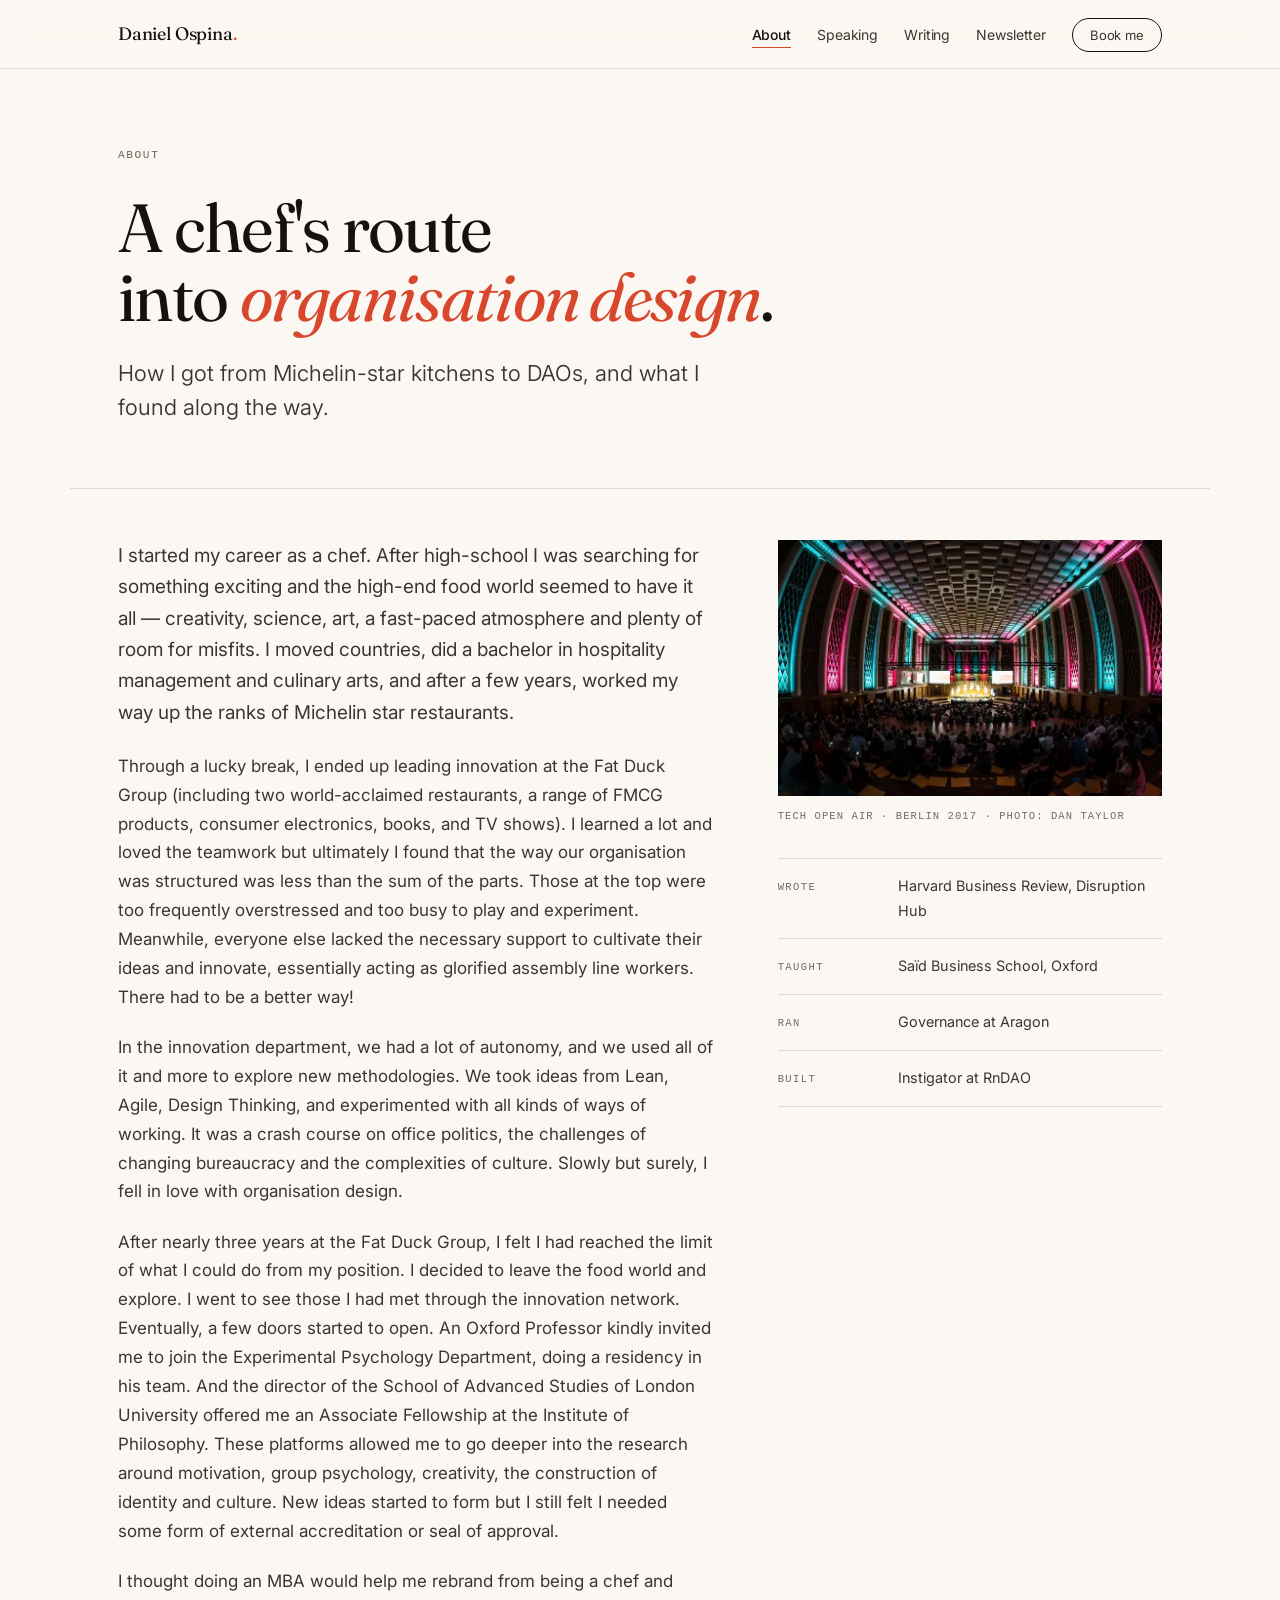
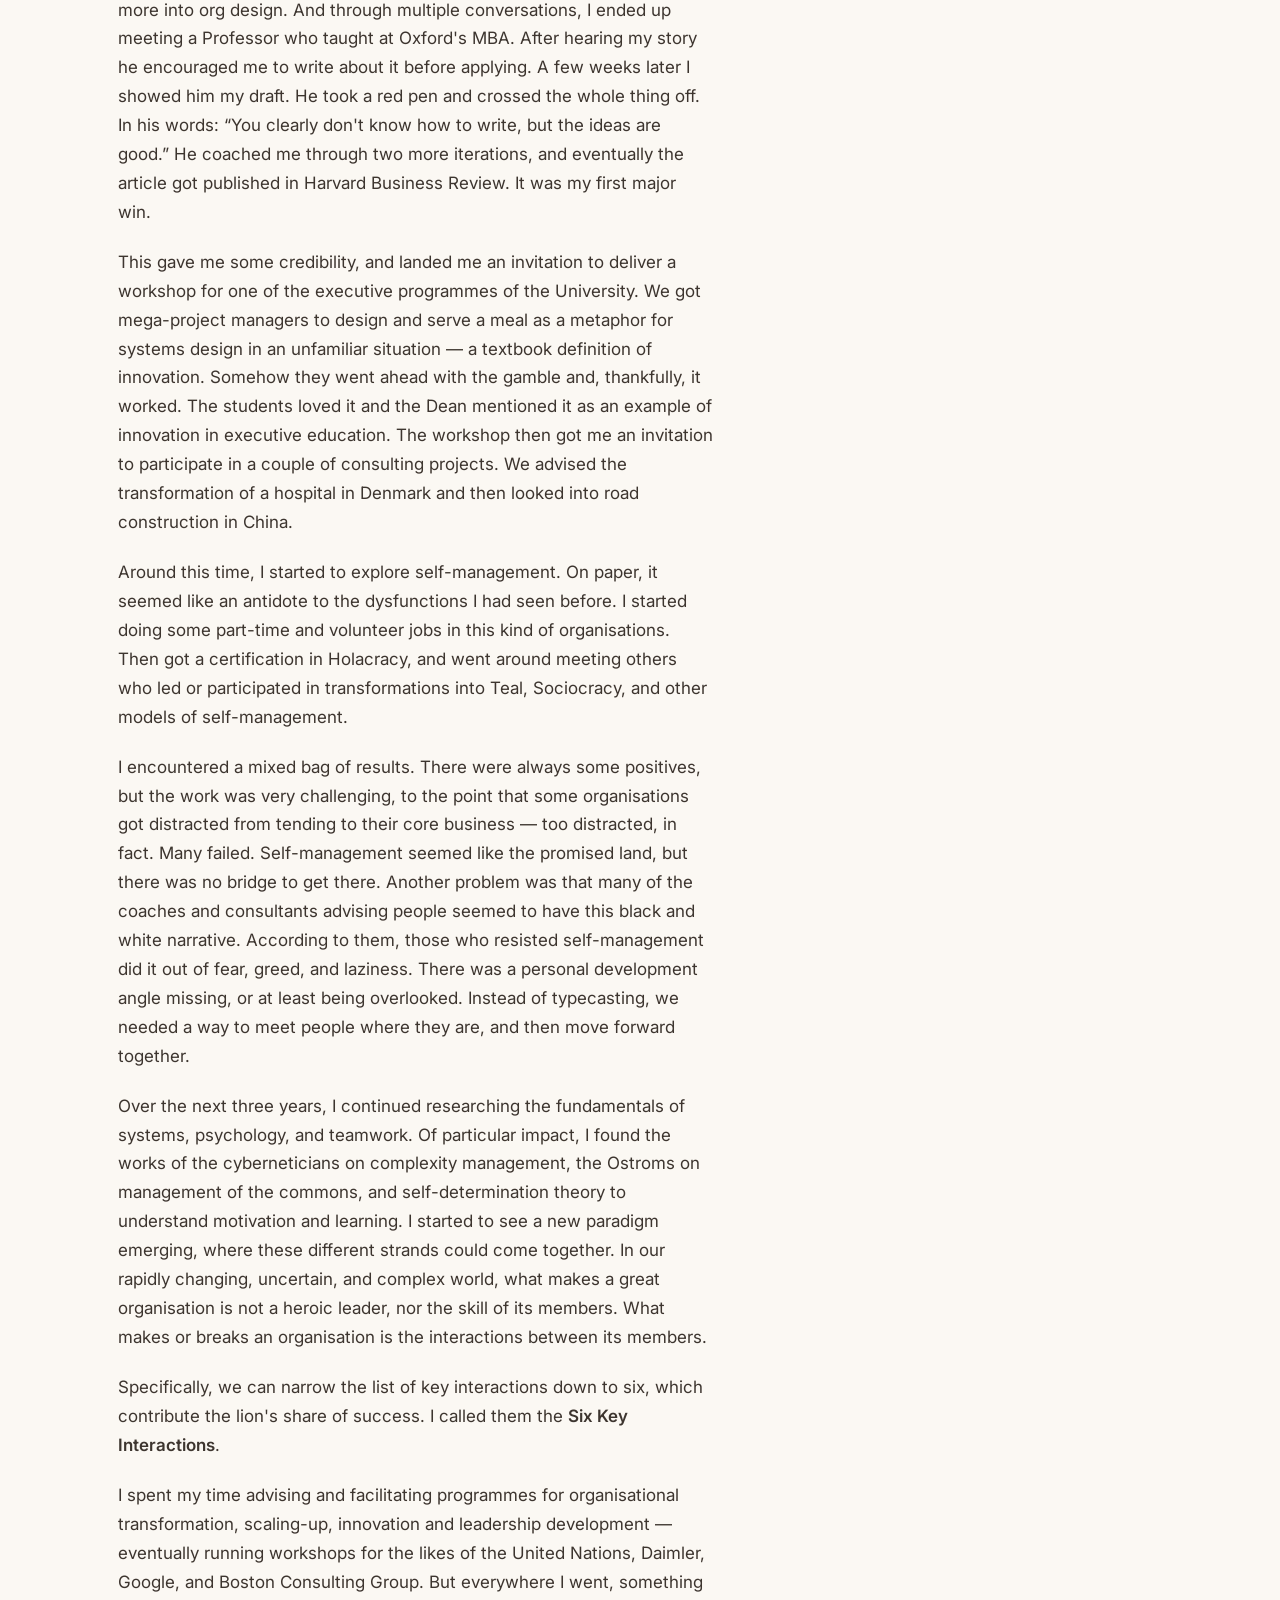
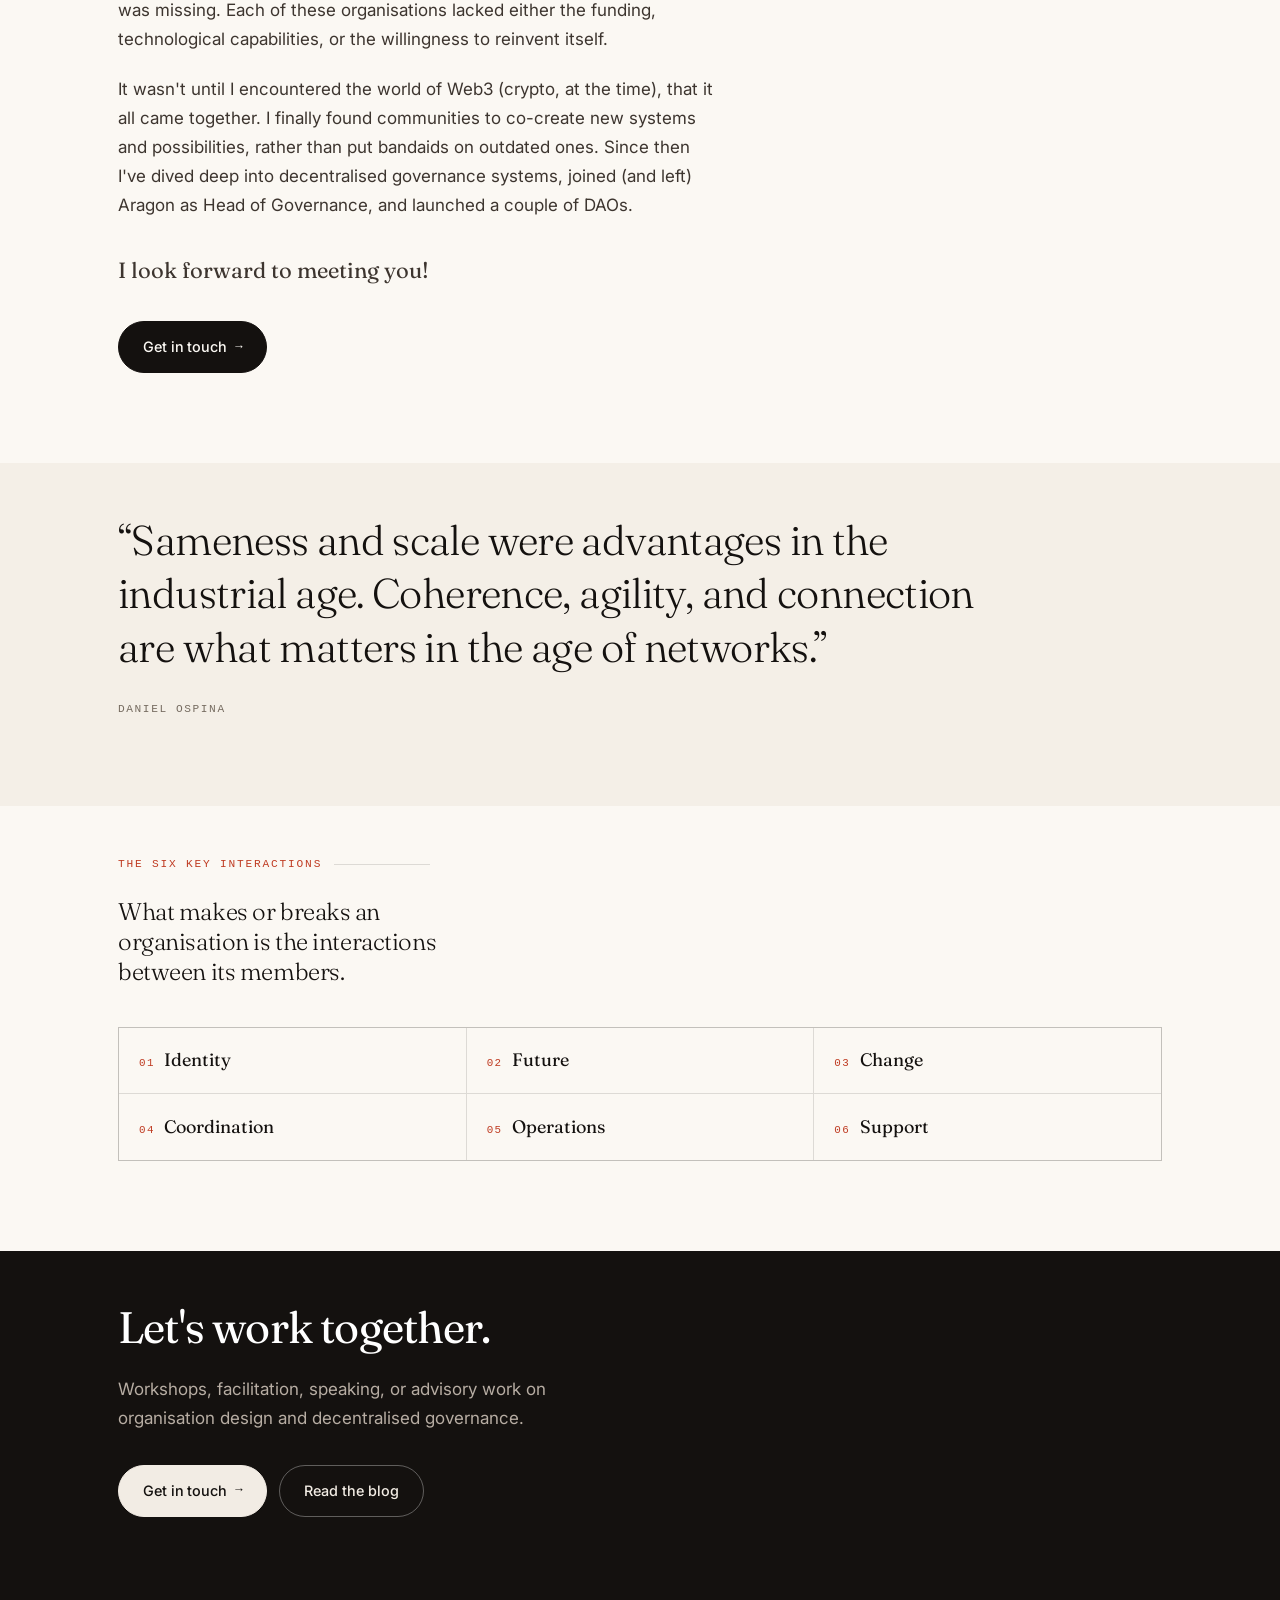
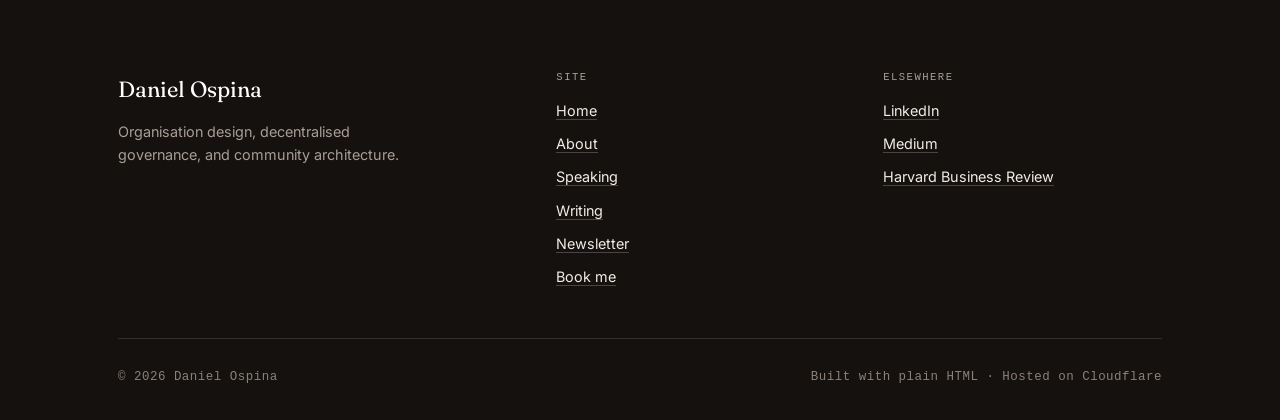
==== about/index.html @ 7e64143c "Build danielospina.info as a static site Rebuilt from the Squarespace export as plain HTML/CSS/JS wi" ====
<!DOCTYPE html>
<html lang="en">
<head>
<meta charset="utf-8">
<meta name="viewport" content="width=device-width, initial-scale=1">
<title>About — Daniel Ospina</title>
<meta name="description" content="From Michelin-star kitchens to organisation design: how Daniel Ospina came to work on decentralised governance and the Six Key Interactions.">
<link rel="canonical" href="https://danielospina.info/about/">
<meta property="og:site_name" content="Daniel Ospina">
<meta property="og:title" content="About — Daniel Ospina">
<meta property="og:description" content="From Michelin-star kitchens to organisation design: how Daniel Ospina came to work on decentralised governance and the Six Key Interactions.">
<meta property="og:url" content="https://danielospina.info/about/">
<meta property="og:type" content="website">
<meta property="og:image" content="https://danielospina.info/assets/img/og-image.jpg">
<meta property="og:image:width" content="1200">
<meta property="og:image:height" content="630">
<meta property="og:image:alt" content="The main hall at Tech Open Air, Berlin 2017, seen from the back of the audience">
<meta name="twitter:card" content="summary_large_image">
<meta name="twitter:title" content="About — Daniel Ospina">
<meta name="twitter:description" content="From Michelin-star kitchens to organisation design: how Daniel Ospina came to work on decentralised governance and the Six Key Interactions.">
<meta name="twitter:image" content="https://danielospina.info/assets/img/og-image.jpg">
<meta name="theme-color" content="#fbf8f3">
<link rel="icon" href="/assets/img/favicon.svg" type="image/svg+xml">
<link rel="apple-touch-icon" href="/assets/img/apple-touch-icon.png">
<link rel="preconnect" href="https://fonts.googleapis.com">
<link rel="preconnect" href="https://fonts.gstatic.com" crossorigin>
<link href="https://fonts.googleapis.com/css2?family=Fraunces:ital,opsz,wght@0,9..144,300..600;1,9..144,300..600&family=Inter:wght@300..600&display=swap" rel="stylesheet">
<link rel="stylesheet" href="/assets/css/site.css">
</head>
<body>
<a class="skip" href="#main">Skip to content</a>
<header class="nav" id="site-nav" data-open="false">
  <div class="wrap nav__inner">
    <a class="nav__brand" href="/">Daniel Ospina<span>.</span></a>
    <button class="nav__toggle" type="button" aria-expanded="false" aria-controls="nav-links" aria-label="Menu">
      <svg width="20" height="14" viewBox="0 0 20 14" fill="none" stroke="currentColor" stroke-width="1.5" aria-hidden="true">
        <path d="M0 1h20M0 7h20M0 13h20"/>
      </svg>
    </button>
    <nav aria-label="Primary">
      <ul class="nav__links" id="nav-links">
        <li><a href="/about/" aria-current="page">About</a></li><li><a href="/speaking/">Speaking</a></li><li><a href="/writing/">Writing</a></li><li><a href="/newsletter/">Newsletter</a></li>
        <li><a class="nav__cta" href="/book/">Book me</a></li>
      </ul>
    </nav>
  </div>
</header>
<main id="main">

<section class="hero wrap">
  <p class="hero__meta"><span>About</span></p>
  <h1 class="hero__name">A chef's route<br>into <em>organisation design</em>.</h1>
  <p class="hero__lede">How I got from Michelin-star kitchens to DAOs, and what I found along the way.</p>
</section>

<section class="section wrap rule-top">
  <div class="intro">
    <div class="prose">
      <p>I started my career as a chef. After high-school I was searching for something exciting and the high-end food world seemed to have it all &mdash; creativity, science, art, a fast-paced atmosphere and plenty of room for misfits. I moved countries, did a bachelor in hospitality management and culinary arts, and after a few years, worked my way up the ranks of Michelin star restaurants.</p>
      <p>Through a lucky break, I ended up leading innovation at the Fat Duck Group (including two world-acclaimed restaurants, a range of FMCG products, consumer electronics, books, and TV shows). I learned a lot and loved the teamwork but ultimately I found that the way our organisation was structured was less than the sum of the parts. Those at the top were too frequently overstressed and too busy to play and experiment. Meanwhile, everyone else lacked the necessary support to cultivate their ideas and innovate, essentially acting as glorified assembly line workers. There had to be a better way!</p>
      <p>In the innovation department, we had a lot of autonomy, and we used all of it and more to explore new methodologies. We took ideas from Lean, Agile, Design Thinking, and experimented with all kinds of ways of working. It was a crash course on office politics, the challenges of changing bureaucracy and the complexities of culture. Slowly but surely, I fell in love with organisation design.</p>
      <p>After nearly three years at the Fat Duck Group, I felt I had reached the limit of what I could do from my position. I decided to leave the food world and explore. I went to see those I had met through the innovation network. Eventually, a few doors started to open. An Oxford Professor kindly invited me to join the Experimental Psychology Department, doing a residency in his team. And the director of the School of Advanced Studies of London University offered me an Associate Fellowship at the Institute of Philosophy. These platforms allowed me to go deeper into the research around motivation, group psychology, creativity, the construction of identity and culture. New ideas started to form but I still felt I needed some form of external accreditation or seal of approval.</p>
      <p>I thought doing an MBA would help me rebrand from being a chef and more into org design. And through multiple conversations, I ended up meeting a Professor who taught at Oxford's MBA. After hearing my story he encouraged me to write about it before applying. A few weeks later I showed him my draft. He took a red pen and crossed the whole thing off. In his words: &ldquo;You clearly don't know how to write, but the ideas are good.&rdquo; He coached me through two more iterations, and eventually the article got published in Harvard Business Review. It was my first major win.</p>
      <p>This gave me some credibility, and landed me an invitation to deliver a workshop for one of the executive programmes of the University. We got mega-project managers to design and serve a meal as a metaphor for systems design in an unfamiliar situation &mdash; a textbook definition of innovation. Somehow they went ahead with the gamble and, thankfully, it worked. The students loved it and the Dean mentioned it as an example of innovation in executive education. The workshop then got me an invitation to participate in a couple of consulting projects. We advised the transformation of a hospital in Denmark and then looked into road construction in China.</p>
      <p>Around this time, I started to explore self-management. On paper, it seemed like an antidote to the dysfunctions I had seen before. I started doing some part-time and volunteer jobs in this kind of organisations. Then got a certification in Holacracy, and went around meeting others who led or participated in transformations into Teal, Sociocracy, and other models of self-management.</p>
      <p>I encountered a mixed bag of results. There were always some positives, but the work was very challenging, to the point that some organisations got distracted from tending to their core business &mdash; too distracted, in fact. Many failed. Self-management seemed like the promised land, but there was no bridge to get there. Another problem was that many of the coaches and consultants advising people seemed to have this black and white narrative. According to them, those who resisted self-management did it out of fear, greed, and laziness. There was a personal development angle missing, or at least being overlooked. Instead of typecasting, we needed a way to meet people where they are, and then move forward together.</p>
      <p>Over the next three years, I continued researching the fundamentals of systems, psychology, and teamwork. Of particular impact, I found the works of the cyberneticians on complexity management, the Ostroms on management of the commons, and self-determination theory to understand motivation and learning. I started to see a new paradigm emerging, where these different strands could come together. In our rapidly changing, uncertain, and complex world, what makes a great organisation is not a heroic leader, nor the skill of its members. What makes or breaks an organisation is the interactions between its members.</p>
      <p>Specifically, we can narrow the list of key interactions down to six, which contribute the lion's share of success. I called them the <strong>Six Key Interactions</strong>.</p>
      <p>I spent my time advising and facilitating programmes for organisational transformation, scaling-up, innovation and leadership development &mdash; eventually running workshops for the likes of the United Nations, Daimler, Google, and Boston Consulting Group. But everywhere I went, something was missing. Each of these organisations lacked either the funding, technological capabilities, or the willingness to reinvent itself.</p>
      <p>It wasn't until I encountered the world of Web3 (crypto, at the time), that it all came together. I finally found communities to co-create new systems and possibilities, rather than put bandaids on outdated ones. Since then I've dived deep into decentralised governance systems, joined (and left) Aragon as Head of Governance, and launched a couple of DAOs.</p>
      <p class="closing">I look forward to meeting you!</p>
      <div class="btn-row"><a class="btn" href="/book/">Get in touch <span class="arrow" aria-hidden="true">&rarr;</span></a></div>
    </div>
    <aside>
      <figure class="photo-figure">
        <div class="photo">
          <img src="/assets/img/tech-open-air-2017-day-one-image-copyright-dan-taylor-dan-da-5766cd.webp"
               alt="The main hall at Tech Open Air, Berlin 2017, seen from the back of the audience"
               width="785" height="523" loading="lazy" decoding="async">
        </div>
        <figcaption>Tech Open Air &middot; Berlin 2017 &middot; Photo: Dan Taylor</figcaption>
      </figure>
      <div class="facts" style="margin-top:2rem">
        <div class="facts__row"><div class="facts__k">Wrote</div><div class="facts__v">Harvard Business Review, Disruption Hub</div></div>
        <div class="facts__row"><div class="facts__k">Taught</div><div class="facts__v">Sa&iuml;d Business School, Oxford</div></div>
        <div class="facts__row"><div class="facts__k">Ran</div><div class="facts__v">Governance at Aragon</div></div>
        <div class="facts__row"><div class="facts__k">Built</div><div class="facts__v">Instigator at RnDAO</div></div>
      </div>
    </aside>
  </div>
</section>

<section class="section section--sunk">
  <div class="wrap">
    <blockquote class="statement">&ldquo;Sameness and scale were advantages in the industrial age. Coherence, agility, and connection are what matters in the age of networks.&rdquo;<span class="statement__source">Daniel Ospina</span></blockquote>
  </div>
</section>

<section class="section wrap">
  <h2 class="eyebrow">The Six Key Interactions</h2>
  <h3 class="about-sub">What makes or breaks an organisation is the interactions between its members.</h3>
  <ul class="six">
<li><span class="card__num">01</span> Identity</li>
<li><span class="card__num">02</span> Future</li>
<li><span class="card__num">03</span> Change</li>
<li><span class="card__num">04</span> Coordination</li>
<li><span class="card__num">05</span> Operations</li>
<li><span class="card__num">06</span> Support</li>
  </ul>
</section>

<section class="section section--ink">
  <div class="wrap">
    <h2>Let's work together.</h2>
    <p class="muted-inverse">Workshops, facilitation, speaking, or advisory work on organisation
    design and decentralised governance.</p>
    <div class="btn-row"><a class="btn" href="/book/">Get in touch <span class="arrow" aria-hidden="true">&rarr;</span></a>
    <a class="btn btn--ghost" href="/writing/">Read the blog</a></div>
  </div>
</section>

</main>
<footer class="footer">
  <div class="wrap">
    <div class="footer__grid">
      <div>
        <p class="footer__brand">Daniel Ospina</p>
        <p class="footer__tag">Organisation design, decentralised governance, and community architecture.</p>
      </div>
      <div>
        <h2 class="footer__h">Site</h2>
        <ul>
          <li><a href="/">Home</a></li>
          <li><a href="/about/">About</a></li><li><a href="/speaking/">Speaking</a></li><li><a href="/writing/">Writing</a></li><li><a href="/newsletter/">Newsletter</a></li>
          <li><a href="/book/">Book me</a></li>
        </ul>
      </div>
      <div>
        <h2 class="footer__h">Elsewhere</h2>
        <ul><li><a href="https://www.linkedin.com/in/daniel-ospina-77976985" rel="noopener">LinkedIn</a></li><li><a href="https://medium.com/@conductal" rel="noopener">Medium</a></li><li><a href="https://hbr.org/2018/01/how-the-best-restaurants-in-the-world-balance-innovation-and-consistency" rel="noopener">Harvard Business Review</a></li></ul>
      </div>
    </div>
    <div class="footer__base">
      <span>&copy; <span data-year>2026</span> Daniel Ospina</span>
      <span>Built with plain HTML &middot; Hosted on Cloudflare</span>
    </div>
  </div>
</footer>
<script src="/assets/js/site.js" defer></script>
</body>
</html>
---- assets/css/site.css ----
/* ==========================================================================
   danielospina.info — design system
   Warm paper, deep ink, coral + teal accents. Editorial serif display,
   quiet grotesque body. No build step, no framework.
   ========================================================================== */

:root {
  --paper:        #fbf8f3;
  --paper-sunk:   #f4efe7;
  --ink:          #14110f;
  --ink-soft:     #3d352f;
  --ink-muted:    #6f6459;
  --ink-faint:    #756b60;
  --rule:         rgba(20, 17, 15, 0.13);
  --rule-strong:  rgba(20, 17, 15, 0.28);
  --coral:        #d8462c;   /* display / large text only (4.1:1) */
  --coral-ink:    #bf3b22;   /* small text: 5.1:1 on paper, 4.8:1 on sunk */
  --coral-tint:   #fbeae5;
  --teal:         #157a71;   /* small text: 4.9:1 on paper */
  --teal-tint:    #e4f2f0;
  --ink-muted-inverse: #b7ada3;

  --display: "Fraunces", "Iowan Old Style", "Palatino Linotype", Palatino,
             Georgia, serif;
  --body:    "Inter", -apple-system, BlinkMacSystemFont, "Segoe UI", Roboto,
             Helvetica, Arial, sans-serif;
  --mono:    ui-monospace, "SF Mono", "JetBrains Mono", Menlo, Consolas, monospace;

  --measure: 68ch;
  --gutter:  clamp(1.25rem, 4vw, 3rem);
  --max:     1140px;
  --radius:  2px;

  --ease: cubic-bezier(0.22, 0.61, 0.36, 1);
}

/* --------------------------------------------------------------- reset ---- */
*, *::before, *::after { box-sizing: border-box; }

html {
  -webkit-text-size-adjust: 100%;
  scroll-behavior: smooth;
  scroll-padding-top: 6rem;
}
@media (prefers-reduced-motion: reduce) {
  html { scroll-behavior: auto; }
  *, *::before, *::after { animation-duration: .001ms !important; transition-duration: .001ms !important; }
}

body {
  margin: 0;
  background: var(--paper);
  color: var(--ink);
  font-family: var(--body);
  font-size: clamp(1rem, 0.96rem + 0.2vw, 1.0625rem);
  line-height: 1.7;
  font-weight: 400;
  -webkit-font-smoothing: antialiased;
  -moz-osx-font-smoothing: grayscale;
  text-rendering: optimizeLegibility;
}

img, svg, video { max-width: 100%; height: auto; display: block; }

h1, h2, h3, h4 {
  font-family: var(--display);
  font-weight: 400;
  font-optical-sizing: auto;
  letter-spacing: -0.018em;
  text-wrap: balance;
  margin: 0 0 .5em;
  line-height: 1.12;
}
h1 { font-size: clamp(2.4rem, 1.6rem + 3.6vw, 4.4rem); }
h2 { font-size: clamp(1.75rem, 1.3rem + 1.9vw, 2.75rem); line-height: 1.16; }
h3 { font-size: clamp(1.2rem, 1.05rem + 0.6vw, 1.5rem); line-height: 1.25; }
h4 { font-size: 1.0625rem; font-family: var(--body); font-weight: 600;
     letter-spacing: 0; line-height: 1.4; }

p { margin: 0 0 1.25em; }
p:last-child { margin-bottom: 0; }

a { color: inherit; text-decoration-thickness: 1px; text-underline-offset: .22em;
    text-decoration-color: var(--rule-strong); transition: color .18s var(--ease); }
a:hover { color: var(--coral); }

strong { font-weight: 600; }
em { font-style: italic; }

hr { border: 0; height: 1px; background: var(--rule); margin: 3.5rem 0; }

::selection { background: var(--coral); color: var(--paper); }

:focus-visible {
  outline: 2px solid var(--coral);
  outline-offset: 3px;
  border-radius: var(--radius);
}

/* ------------------------------------------------------------- layout ---- */
.wrap {
  width: 100%;
  max-width: var(--max);
  margin-inline: auto;
  padding-inline: var(--gutter);
}
.wrap--narrow { max-width: 780px; }

.section { padding-block: clamp(3.5rem, 7vw, 7rem); }
.section--tight { padding-block: clamp(2.5rem, 4vw, 4rem); }
.section + .section,
.hero + .section,
.post-head + .article { padding-top: clamp(2rem, 4vw, 3.25rem); }
.section--sunk { background: var(--paper-sunk); }
.section--ink { background: var(--ink); color: #f2ece4; }
.section--ink a { color: #f2ece4; }
.section--ink h2 { color: #fff; }

.rule-top { border-top: 1px solid var(--rule); }

/* ----------------------------------------------------------- eyebrow ----- */
.list__item + .list__item { border-top: 0; }

.eyebrow {
  font-family: var(--mono);
  font-size: .7rem;
  font-weight: 500;
  letter-spacing: .16em;
  text-transform: uppercase;
  color: var(--coral-ink);
  display: flex;
  align-items: center;
  gap: .75rem;
  margin: 0 0 1.5rem;
  line-height: 1.4;
}
.eyebrow::after {
  content: "";
  flex: 1;
  height: 1px;
  background: var(--rule);
  max-width: 6rem;
}
.section--ink .eyebrow { color: #e8a08f; }
.section--ink .eyebrow::after { background: rgba(255,255,255,.18); }
.eyebrow--plain::after { display: none; }

/* --------------------------------------------------------------- nav ----- */
.nav {
  position: sticky;
  top: 0;
  z-index: 50;
  background: var(--paper);
  background: color-mix(in srgb, var(--paper) 88%, transparent);
  backdrop-filter: saturate(180%) blur(14px);
  -webkit-backdrop-filter: saturate(180%) blur(14px);
  border-bottom: 1px solid var(--rule);
}
.nav__inner {
  display: flex;
  align-items: center;
  justify-content: space-between;
  gap: 1.5rem;
  min-height: 4.25rem;
}
.nav__brand {
  font-family: var(--display);
  font-size: 1.125rem;
  letter-spacing: -0.01em;
  text-decoration: none;
  white-space: nowrap;
}
.nav__brand span { color: var(--coral); }
.nav__links {
  display: flex;
  align-items: center;
  gap: clamp(.85rem, 2vw, 1.9rem);
  list-style: none;
  margin: 0;
  padding: 0;
}
.nav__links a {
  font-size: .875rem;
  text-decoration: none;
  color: var(--ink-soft);
  letter-spacing: -0.005em;
  position: relative;
  padding-block: .35rem;
}
.nav__links a::after {
  content: "";
  position: absolute;
  left: 0; right: 0; bottom: 0;
  height: 1px;
  background: var(--coral);
  transform: scaleX(0);
  transform-origin: left;
  transition: transform .25s var(--ease);
}
.nav__links a:hover { color: var(--ink); }
.nav__links a:hover::after,
.nav__links a[aria-current="page"]::after { transform: scaleX(1); }
.nav__links a[aria-current="page"] { color: var(--ink); font-weight: 500; }

.nav__cta {
  border: 1px solid var(--ink);
  padding: .5rem 1.05rem !important;
  border-radius: 999px;
  font-size: .8125rem !important;
  transition: background .2s var(--ease), color .2s var(--ease), border-color .2s var(--ease);
}
.nav__cta::after { display: none; }
.nav__cta:hover { background: var(--ink); color: var(--paper) !important; }

.nav__toggle {
  display: none;
  background: none;
  border: 1px solid var(--rule);
  border-radius: var(--radius);
  padding: .45rem .6rem;
  cursor: pointer;
  color: var(--ink);
  font: inherit;
  line-height: 0;
}

@media (max-width: 800px) {
  .nav__toggle { display: inline-flex; }
  .nav__links {
    display: none;
    position: absolute;
    top: 100%; left: 0; right: 0;
    flex-direction: column;
    align-items: stretch;
    gap: 0;
    background: var(--paper);
    border-bottom: 1px solid var(--rule);
    padding: .5rem var(--gutter) 1.25rem;
  }
  .nav__links a { padding-block: .8rem; font-size: 1rem; border-bottom: 1px solid var(--rule); }
  .nav__links a::after { display: none; }
  .nav__links li:last-child a { border-bottom: 0; margin-top: .75rem; text-align: center; }
  .nav[data-open="true"] .nav__links { display: flex; }
}

/* --------------------------------------------------------------- hero ---- */
.hero { padding-block: clamp(3rem, 6vw, 6rem) clamp(2.5rem, 5vw, 5rem); }
.hero__meta {
  display: flex;
  flex-wrap: wrap;
  gap: .5rem 1rem;
  align-items: baseline;
  font-family: var(--mono);
  font-size: .7rem;
  letter-spacing: .14em;
  text-transform: uppercase;
  color: var(--ink-muted);
  margin-bottom: 1.75rem;
}
.hero__meta .dot { color: var(--coral); }
@media (max-width: 620px) {
  .hero__meta { gap: .3rem 1rem; display: grid; }
  .hero__meta .dot { display: none; }
}
.hero__name {
  font-size: clamp(2.6rem, 1.7rem + 3.4vw, 4.25rem);
  line-height: 1.02;
  letter-spacing: -0.025em;
  margin-bottom: 1.5rem;
}
.hero__name em {
  font-style: italic;
  color: var(--coral);
}
.hero__lede {
  font-size: clamp(1.125rem, 1rem + 0.55vw, 1.375rem);
  line-height: 1.55;
  color: var(--ink-soft);
  max-width: 46ch;
  font-weight: 350;
}

.statement {
  font-family: var(--display);
  font-size: clamp(1.55rem, 1.1rem + 2.1vw, 2.6rem);
  line-height: 1.28;
  letter-spacing: -0.015em;
  text-wrap: balance;
  margin: 0;
  font-weight: 300;
}
.statement em { color: var(--coral); font-style: italic; }
.statement__source {
  display: block;
  margin-top: 1.75rem;
  font-family: var(--mono);
  font-size: .7rem;
  letter-spacing: .14em;
  text-transform: uppercase;
  color: var(--ink-faint);
  font-style: normal;
}

/* -------------------------------------------------------------- intro ---- */
.intro {
  display: grid;
  grid-template-columns: minmax(0, 1.55fr) minmax(0, 1fr);
  gap: clamp(1.5rem, 5vw, 4.5rem);
  align-items: start;
}
@media (max-width: 860px) { .intro { grid-template-columns: 1fr; } }

.prose { max-width: var(--measure); }
.prose > p:first-child {
  font-size: 1.1875rem;
  line-height: 1.65;
}
.prose p { color: var(--ink-soft); }
.prose a:not(.btn) { color: var(--ink); border-bottom: 1px solid var(--rule-strong); text-decoration: none; }
.prose a:not(.btn):hover { color: var(--coral); border-color: var(--coral); }

/* --------------------------------------------------------- fact panel ---- */
.facts { border-top: 1px solid var(--rule); }
.facts__row {
  display: grid;
  grid-template-columns: 6.5rem minmax(0, 1fr);
  gap: 1rem;
  padding-block: .95rem;
  border-bottom: 1px solid var(--rule);
  font-size: .9rem;
}
.facts__k {
  font-family: var(--mono);
  font-size: .66rem;
  letter-spacing: .13em;
  text-transform: uppercase;
  color: var(--ink-faint);
  padding-top: .3rem;
}
.facts__v { color: var(--ink-soft); }

/* -------------------------------------------------------------- cards ---- */
.grid { display: grid; gap: 1px; background: var(--rule); border: 1px solid var(--rule); }
.grid--3 { grid-template-columns: repeat(3, minmax(0, 1fr)); }
.grid--2 { grid-template-columns: repeat(2, minmax(0, 1fr)); }
@media (max-width: 900px) { .grid--3 { grid-template-columns: repeat(2, minmax(0, 1fr)); } }
@media (max-width: 620px) { .grid--3, .grid--2 { grid-template-columns: 1fr; } }

.card {
  background: var(--paper);
  padding: clamp(1.4rem, 2.6vw, 2.15rem);
  display: flex;
  flex-direction: column;
  gap: .65rem;
}
.card__num {
  font-family: var(--mono);
  font-size: .68rem;
  letter-spacing: .13em;
  color: var(--coral-ink);
}
.card h3 { margin: 0; }
.card p { margin: 0; font-size: .9375rem; color: var(--ink-muted); line-height: 1.6; }

/* --------------------------------------------------------------- list ---- */
.ext-arrow {
  font-family: var(--mono);
  font-size: .72em;
  color: var(--coral-ink);
  margin-left: .1em;
}
.ext { color: var(--teal); letter-spacing: .12em; }

.list { list-style: none; margin: 0; padding: 0; border-top: 1px solid var(--rule); }
.list__item {
  display: grid;
  grid-template-columns: 7.5rem minmax(0, 1fr);
  gap: clamp(1rem, 3vw, 2.5rem);
  padding-block: clamp(1.1rem, 2.2vw, 1.6rem);
  border-bottom: 1px solid var(--rule);
  align-items: baseline;
}
@media (max-width: 700px) {
  .list__item { grid-template-columns: 1fr; gap: .35rem; }
}
.list__where {
  font-family: var(--mono);
  font-size: .68rem;
  letter-spacing: .12em;
  text-transform: uppercase;
  color: var(--ink-faint);
  padding-top: .35rem;
  line-height: 1.6;
}
.list__body h3 { margin: 0 0 .3rem; }
.list__body p { margin: 0; color: var(--ink-muted); font-size: .9375rem; max-width: 58ch; }
.list__item a.title-link { text-decoration: none; }
.list__item a.title-link:hover h3 { color: var(--coral); }

/* --------------------------------------------------------- testimonials -- */
.quotes { display: grid; grid-template-columns: repeat(3, 1fr); gap: clamp(1.5rem, 3vw, 2.75rem); }
@media (max-width: 860px) { .quotes { grid-template-columns: 1fr; } }
.quote {
  margin: 0;
  border-top: 2px solid var(--coral);
  padding-top: 1.25rem;
}
.quote blockquote {
  margin: 0 0 1rem;
  font-family: var(--display);
  font-size: 1.125rem;
  line-height: 1.45;
  letter-spacing: -0.008em;
}
.quote figcaption {
  font-family: var(--mono);
  font-size: .68rem;
  letter-spacing: .1em;
  text-transform: uppercase;
  color: var(--ink-faint);
  line-height: 1.7;
}

/* ------------------------------------------------------------- photos ---- */
.photo-figure { margin: 0; }
.photo { position: relative; overflow: hidden; background: var(--paper-sunk); }
.photo img { width: 100%; height: 100%; object-fit: cover; }
.photo--tall  { aspect-ratio: 4 / 5; }
.photo--band  { aspect-ratio: 21 / 7; }
@media (max-width: 700px) {
  .photo--band { aspect-ratio: 3 / 2; }
}
.photo-figure figcaption {
  font-family: var(--mono);
  font-size: .66rem;
  letter-spacing: .1em;
  text-transform: uppercase;
  color: var(--ink-faint);
  padding-top: .75rem;
}
/* full-bleed image, wrap-aligned caption */
.photo-figure--bleed figcaption {
  max-width: var(--max);
  margin-inline: auto;
  padding-inline: var(--gutter);
}

/* ------------------------------------------------------------ buttons ---- */
.btn {
  display: inline-flex;
  align-items: center;
  gap: .5rem;
  font-family: var(--body);
  font-size: .9rem;
  font-weight: 500;
  letter-spacing: -0.005em;
  padding: .8rem 1.5rem;
  border-radius: 999px;
  border: 1px solid var(--ink);
  background: var(--ink);
  color: var(--paper);
  text-decoration: none;
  transition: transform .2s var(--ease), background .2s var(--ease), color .2s var(--ease);
}
.btn:hover { background: var(--coral); border-color: var(--coral); color: #fff; transform: translateY(-1px); }
.btn--ghost { background: transparent; color: var(--ink); }
.btn--ghost:hover { background: var(--ink); color: var(--paper); border-color: var(--ink); }
.section--ink .btn { background: #f2ece4; color: var(--ink); border-color: #f2ece4; }
.section--ink .btn:hover { background: var(--coral); border-color: var(--coral); color: #fff; }
.btn-row { display: flex; flex-wrap: wrap; gap: .75rem; margin-top: 2rem; }

.arrow { font-family: var(--mono); font-size: .85em; }

/* ------------------------------------------------------------ writing ---- */
.post-head { padding-block: clamp(2.5rem, 5vw, 4rem) 0; }
.post-meta {
  font-family: var(--mono);
  font-size: .7rem;
  letter-spacing: .13em;
  text-transform: uppercase;
  color: var(--ink-faint);
  display: flex;
  flex-wrap: wrap;
  gap: .35rem .9rem;
  margin-bottom: 1.5rem;
}
.post-title { max-width: 22ch; }

.article { max-width: min(var(--measure), 100%); }
.article > p,
.article > ul,
.article > ol,
.article > blockquote,
.article > h2,
.article > h3,
.article > figure { color: var(--ink-soft); }
.article > p { margin-bottom: 1.4em; font-size: 1.0625rem; line-height: 1.75; }
.article > p:first-of-type { font-size: 1.1875rem; color: var(--ink); }
.article h2 { margin-top: 2.5rem; margin-bottom: .75rem; color: var(--ink); font-size: clamp(1.4rem, 1.2rem + .9vw, 1.85rem); }
.article h3 { margin-top: 2rem; margin-bottom: .6rem; color: var(--ink); }
.article ul, .article ol { padding-left: 1.3em; margin: 0 0 1.4em; }
.article li { margin-bottom: .55em; }
.article blockquote {
  margin: 2rem 0;
  padding-left: 1.5rem;
  border-left: 2px solid var(--coral);
  font-family: var(--display);
  font-size: 1.25rem;
  line-height: 1.5;
  color: var(--ink);
}
.article img { margin: 2rem 0; border: 1px solid var(--rule); }
.article a { color: var(--ink); border-bottom: 1px solid var(--rule-strong); text-decoration: none; }
.article a:hover { color: var(--coral); border-color: var(--coral); }
.article strong { color: var(--ink); }

.post-foot {
  margin-top: 3.5rem;
  padding-top: 1.75rem;
  border-top: 1px solid var(--rule);
  display: flex;
  flex-wrap: wrap;
  gap: 1rem;
  justify-content: space-between;
  align-items: center;
  font-size: .875rem;
  color: var(--ink-muted);
}

/* -------------------------------------------------------------- forms ---- */
.form { display: grid; gap: 1.1rem; max-width: 520px; }
.field { display: grid; gap: .4rem; }
.field label {
  font-family: var(--mono);
  font-size: .68rem;
  letter-spacing: .12em;
  text-transform: uppercase;
  color: var(--ink-muted);
}
.field input, .field textarea, .field select {
  font: inherit;
  font-size: .95rem;
  color: var(--ink);
  background: var(--paper);
  border: 1px solid var(--rule-strong);
  border-radius: var(--radius);
  padding: .7rem .85rem;
  width: 100%;
  transition: border-color .18s var(--ease), box-shadow .18s var(--ease);
}
.field input:focus-visible, .field textarea:focus-visible, .field select:focus-visible,
.field input:focus, .field textarea:focus, .field select:focus {
  outline: 2px solid var(--coral);
  outline-offset: 2px;
  border-color: var(--coral);
}
.field textarea { min-height: 9rem; resize: vertical; }
.form__note { font-size: .8125rem; color: var(--ink-faint); margin: 0; }

/* --------------------------------------------------------- callout box --- */
.callout {
  border: 1px solid var(--rule);
  border-left: 3px solid var(--teal);
  background: var(--teal-tint);
  padding: clamp(1.25rem, 3vw, 2rem);
  border-radius: var(--radius);
}
.callout h3 { margin-top: 0; }
.callout p:last-child { margin-bottom: 0; }

/* ------------------------------------------------------------- footer ---- */
.footer { background: var(--ink); color: #cbc2b8; padding-block: clamp(3rem, 5vw, 4.5rem) 2rem; }
.footer a { color: #f2ece4; text-decoration: none; border-bottom: 1px solid rgba(255,255,255,.22); }
.footer a:hover { color: #fff; border-color: var(--coral); }
.footer__grid {
  display: grid;
  grid-template-columns: minmax(0, 1.4fr) repeat(2, minmax(0, 1fr));
  gap: clamp(1.5rem, 4vw, 3rem);
  padding-bottom: 3rem;
  border-bottom: 1px solid rgba(255,255,255,.12);
}
.footer ul { list-style: none; margin: 0; padding: 0; display: grid; gap: .55rem; font-size: .9rem; }
@media (max-width: 760px) { .footer__grid { grid-template-columns: 1fr 1fr; } }
@media (max-width: 480px) { .footer__grid { grid-template-columns: 1fr; } }
.footer__brand {
  font-family: var(--display);
  font-size: 1.375rem;
  color: #fff;
  margin: 0 0 .75rem;
}
.footer__h {
  font-family: var(--mono);
  font-size: .66rem;
  letter-spacing: .14em;
  text-transform: uppercase;
  color: #a89e94;
  margin: 0 0 1rem;
  font-weight: 500;
}
.footer__tag { font-size: .9rem; max-width: 34ch; line-height: 1.6; color: #a89e94; }
.footer__base {
  display: flex;
  flex-wrap: wrap;
  gap: 1rem;
  justify-content: space-between;
  padding-top: 1.75rem;
  font-size: .78rem;
  color: #8b8178;
  font-family: var(--mono);
  letter-spacing: .04em;
}

/* -------------------------------------------------------------- misc ----- */
.muted { color: var(--ink-muted); }
.muted-inverse { color: var(--ink-muted-inverse); max-width: 46ch; }
.section--ink .btn--ghost {
  background: transparent;
  color: #f2ece4;
  border-color: rgba(255,255,255,.32);
}
.section--ink .btn--ghost:hover { background: var(--coral); border-color: var(--coral); color: #fff; }

/* Six Key Interactions (about page) */
.about-sub {
  font-weight: 300;
  max-width: 26ch;
  margin-bottom: 2.5rem;
}
.six {
  list-style: none;
  margin: 0;
  padding: 0;
  display: grid;
  grid-template-columns: repeat(3, minmax(0, 1fr));
  gap: 1px;
  background: var(--rule);
  border: 1px solid var(--rule);
}
.six li {
  background: var(--paper);
  padding: 1.1rem 1.25rem;
  font-family: var(--display);
  font-size: 1.125rem;
  display: flex;
  align-items: baseline;
  gap: .6rem;
}
@media (max-width: 680px) { .six { grid-template-columns: repeat(2, minmax(0, 1fr)); } }
@media (max-width: 420px) { .six { grid-template-columns: 1fr; } }

.closing {
  margin-top: 2rem;
  font-family: var(--display);
  font-size: 1.375rem;
  color: var(--ink);
}

/* post hero banner */
.post-hero { margin: 0 auto 2.5rem; }
.post-hero img { width: 100%; height: auto; border: 1px solid var(--rule); }

.skip {
  position: absolute;
  left: -9999px;
  top: 0;
  background: var(--ink);
  color: var(--paper);
  padding: .75rem 1.25rem;
  z-index: 100;
  border-radius: 0 0 var(--radius) 0;
}
.skip:focus { left: 0; }

@media print {
  .nav, .footer, .btn-row { display: none; }
  body { background: #fff; color: #000; }
}
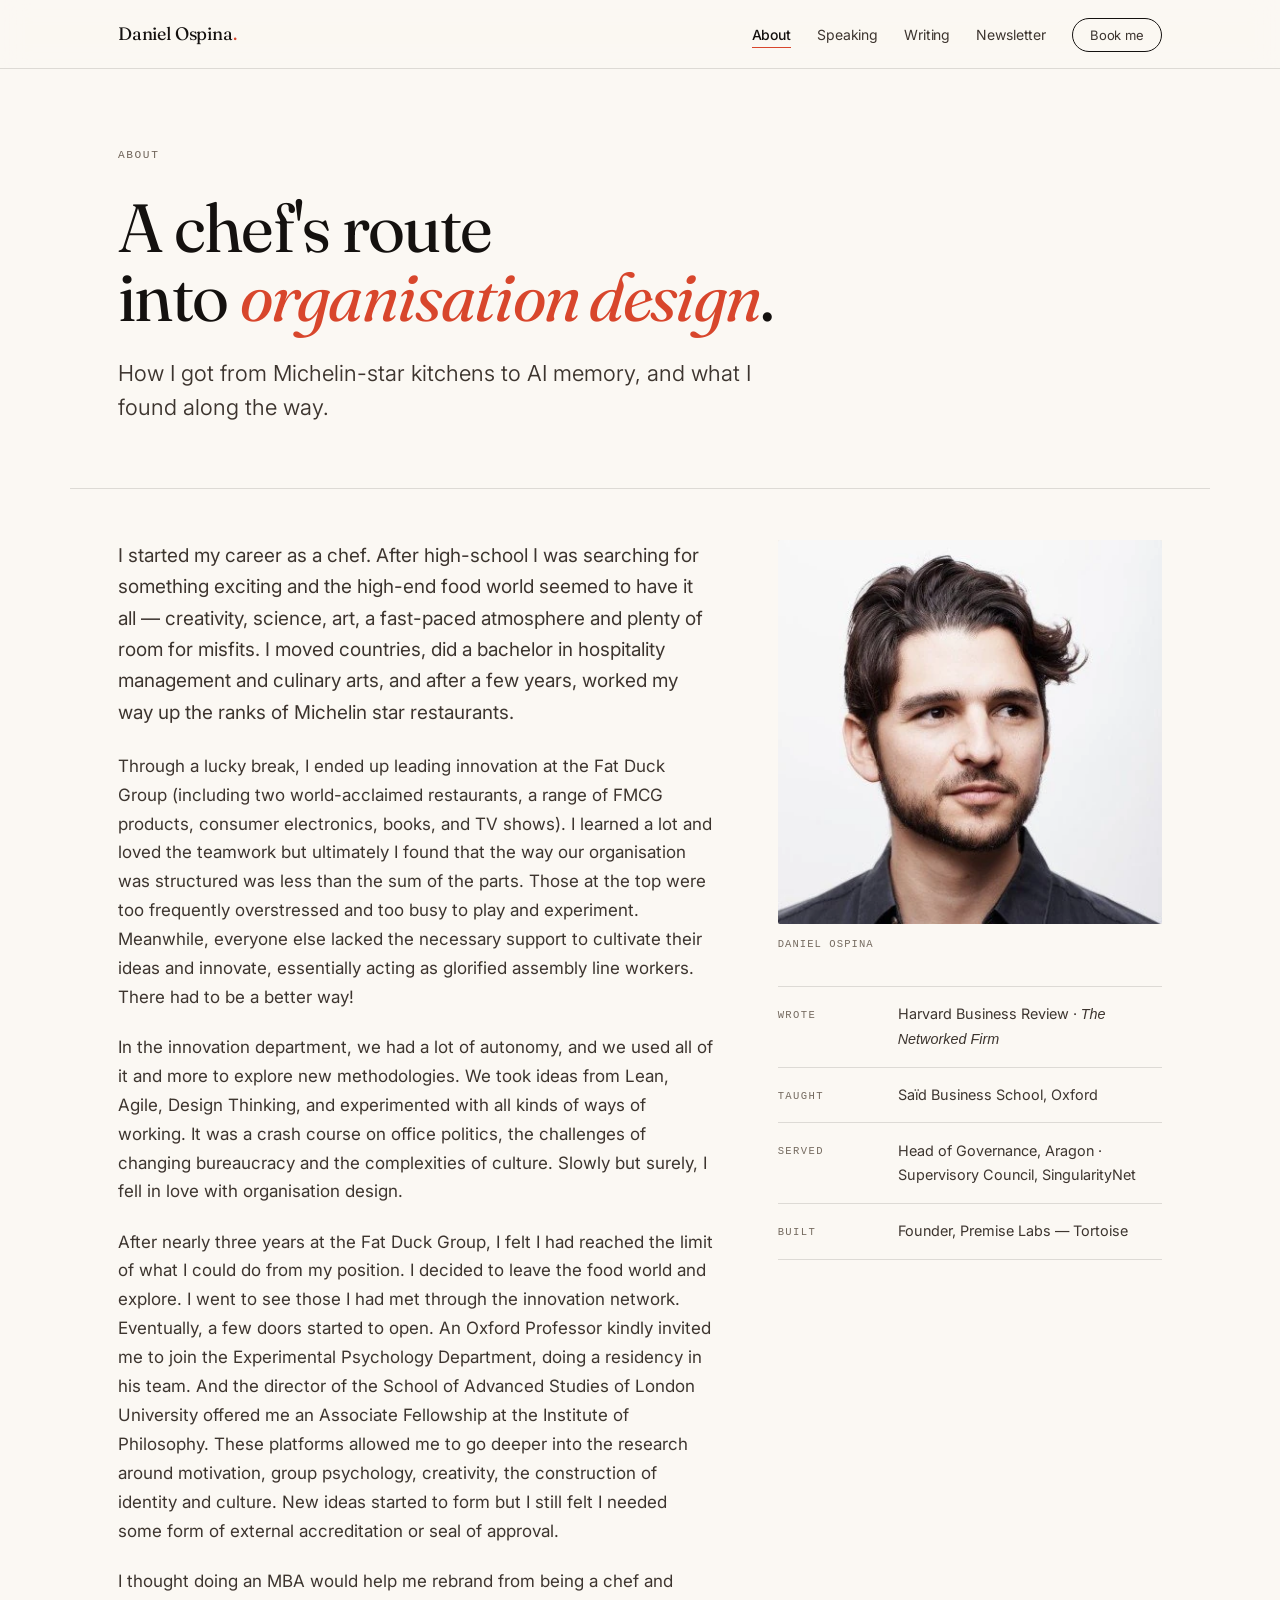
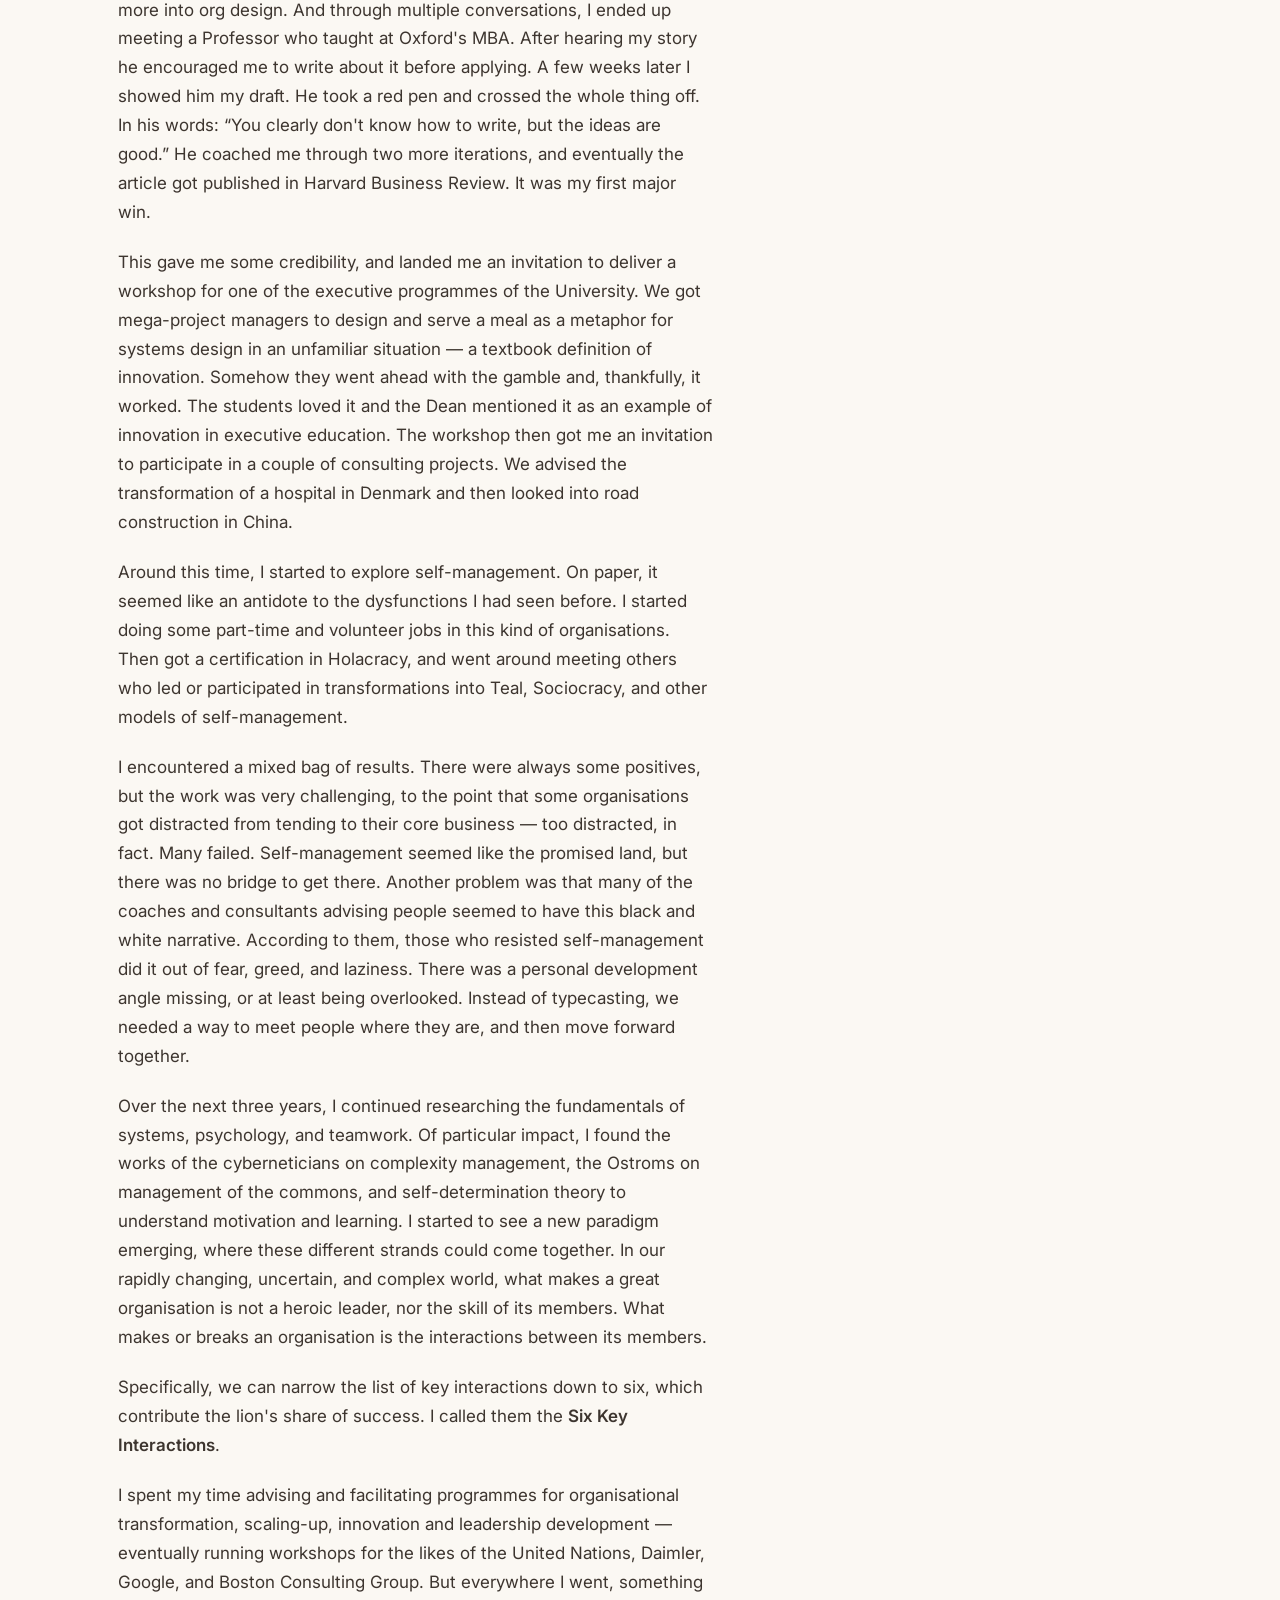
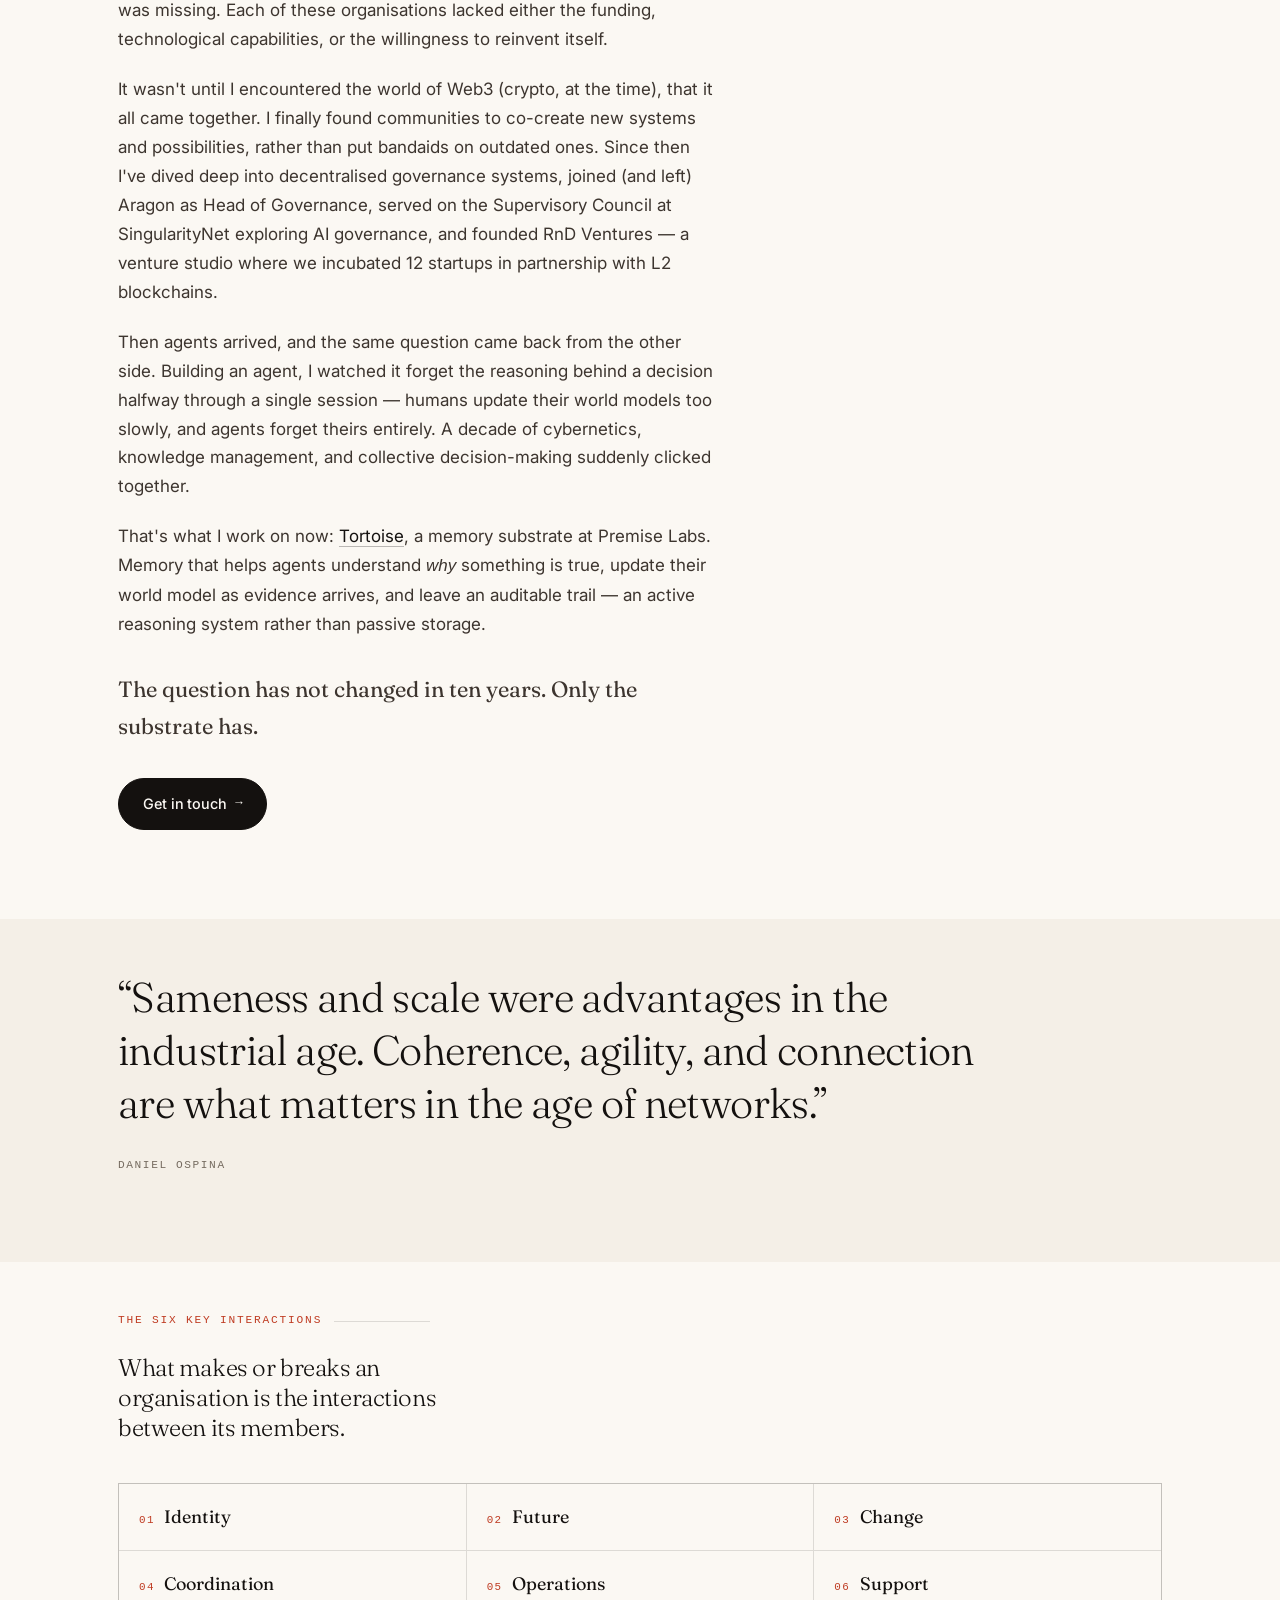
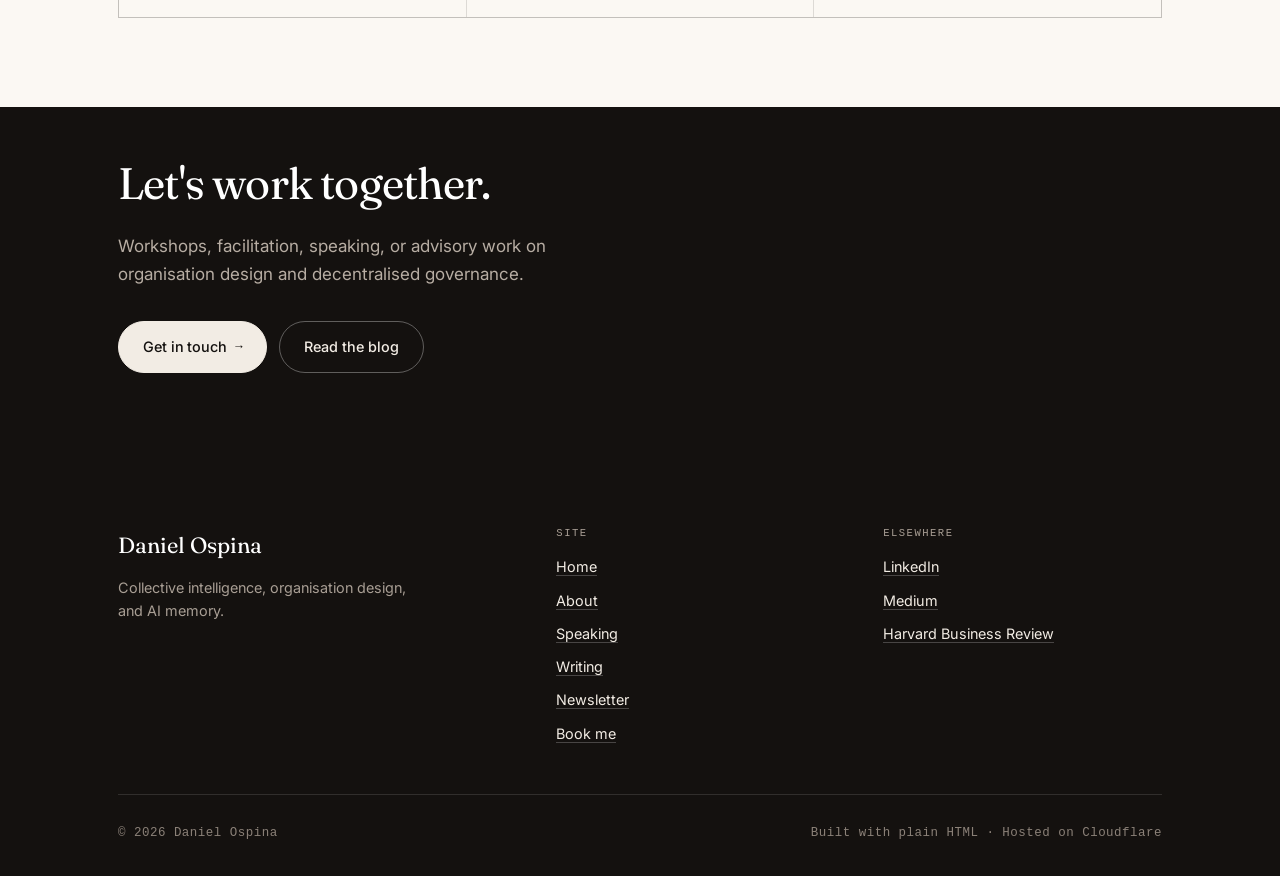
==== commit 55779a27: "Refresh the site for the current positioning The copy on the live site described work that had stopp" ====
--- a/about/index.html
+++ b/about/index.html
@@ -4,11 +4,11 @@
 <meta charset="utf-8">
 <meta name="viewport" content="width=device-width, initial-scale=1">
 <title>About — Daniel Ospina</title>
-<meta name="description" content="From Michelin-star kitchens to organisation design: how Daniel Ospina came to work on decentralised governance and the Six Key Interactions.">
+<meta name="description" content="From Michelin-star kitchens to AI memory: how Daniel Ospina came to work on why smart groups fail to think together.">
 <link rel="canonical" href="https://danielospina.info/about/">
 <meta property="og:site_name" content="Daniel Ospina">
 <meta property="og:title" content="About — Daniel Ospina">
-<meta property="og:description" content="From Michelin-star kitchens to organisation design: how Daniel Ospina came to work on decentralised governance and the Six Key Interactions.">
+<meta property="og:description" content="From Michelin-star kitchens to AI memory: how Daniel Ospina came to work on why smart groups fail to think together.">
 <meta property="og:url" content="https://danielospina.info/about/">
 <meta property="og:type" content="website">
 <meta property="og:image" content="https://danielospina.info/assets/img/og-image.jpg">
@@ -17,7 +17,7 @@
 <meta property="og:image:alt" content="The main hall at Tech Open Air, Berlin 2017, seen from the back of the audience">
 <meta name="twitter:card" content="summary_large_image">
 <meta name="twitter:title" content="About — Daniel Ospina">
-<meta name="twitter:description" content="From Michelin-star kitchens to organisation design: how Daniel Ospina came to work on decentralised governance and the Six Key Interactions.">
+<meta name="twitter:description" content="From Michelin-star kitchens to AI memory: how Daniel Ospina came to work on why smart groups fail to think together.">
 <meta name="twitter:image" content="https://danielospina.info/assets/img/og-image.jpg">
 <meta name="theme-color" content="#fbf8f3">
 <link rel="icon" href="/assets/img/favicon.svg" type="image/svg+xml">
@@ -50,7 +50,7 @@
 <section class="hero wrap">
   <p class="hero__meta"><span>About</span></p>
   <h1 class="hero__name">A chef's route<br>into <em>organisation design</em>.</h1>
-  <p class="hero__lede">How I got from Michelin-star kitchens to DAOs, and what I found along the way.</p>
+  <p class="hero__lede">How I got from Michelin-star kitchens to AI memory, and what I found along the way.</p>
 </section>
 
 <section class="section wrap rule-top">
@@ -67,24 +67,26 @@
       <p>Over the next three years, I continued researching the fundamentals of systems, psychology, and teamwork. Of particular impact, I found the works of the cyberneticians on complexity management, the Ostroms on management of the commons, and self-determination theory to understand motivation and learning. I started to see a new paradigm emerging, where these different strands could come together. In our rapidly changing, uncertain, and complex world, what makes a great organisation is not a heroic leader, nor the skill of its members. What makes or breaks an organisation is the interactions between its members.</p>
       <p>Specifically, we can narrow the list of key interactions down to six, which contribute the lion's share of success. I called them the <strong>Six Key Interactions</strong>.</p>
       <p>I spent my time advising and facilitating programmes for organisational transformation, scaling-up, innovation and leadership development &mdash; eventually running workshops for the likes of the United Nations, Daimler, Google, and Boston Consulting Group. But everywhere I went, something was missing. Each of these organisations lacked either the funding, technological capabilities, or the willingness to reinvent itself.</p>
-      <p>It wasn't until I encountered the world of Web3 (crypto, at the time), that it all came together. I finally found communities to co-create new systems and possibilities, rather than put bandaids on outdated ones. Since then I've dived deep into decentralised governance systems, joined (and left) Aragon as Head of Governance, and launched a couple of DAOs.</p>
-      <p class="closing">I look forward to meeting you!</p>
+      <p>It wasn't until I encountered the world of Web3 (crypto, at the time), that it all came together. I finally found communities to co-create new systems and possibilities, rather than put bandaids on outdated ones. Since then I've dived deep into decentralised governance systems, joined (and left) Aragon as Head of Governance, served on the Supervisory Council at SingularityNet exploring AI governance, and founded RnD Ventures &mdash; a venture studio where we incubated 12 startups in partnership with L2 blockchains.</p>
+      <p>Then agents arrived, and the same question came back from the other side. Building an agent, I watched it forget the reasoning behind a decision halfway through a single session &mdash; humans update their world models too slowly, and agents forget theirs entirely. A decade of cybernetics, knowledge management, and collective decision-making suddenly clicked together.</p>
+      <p>That's what I work on now: <a href="https://tortoise.premiselabs.co" rel="noopener">Tortoise</a>, a memory substrate at Premise Labs. Memory that helps agents understand <em>why</em> something is true, update their world model as evidence arrives, and leave an auditable trail &mdash; an active reasoning system rather than passive storage.</p>
+      <p class="closing">The question has not changed in ten years. Only the substrate has.</p>
       <div class="btn-row"><a class="btn" href="/book/">Get in touch <span class="arrow" aria-hidden="true">&rarr;</span></a></div>
     </div>
     <aside>
       <figure class="photo-figure">
-        <div class="photo">
-          <img src="/assets/img/tech-open-air-2017-day-one-image-copyright-dan-taylor-dan-da-5766cd.webp"
-               alt="The main hall at Tech Open Air, Berlin 2017, seen from the back of the audience"
-               width="785" height="523" loading="lazy" decoding="async">
+        <div class="photo photo--portrait">
+          <img src="/assets/img/daniel-portrait.webp"
+               alt="Portrait of Daniel Ospina"
+               width="400" height="400" loading="lazy" decoding="async">
         </div>
-        <figcaption>Tech Open Air &middot; Berlin 2017 &middot; Photo: Dan Taylor</figcaption>
+        <figcaption>Daniel Ospina</figcaption>
       </figure>
       <div class="facts" style="margin-top:2rem">
-        <div class="facts__row"><div class="facts__k">Wrote</div><div class="facts__v">Harvard Business Review, Disruption Hub</div></div>
+        <div class="facts__row"><div class="facts__k">Wrote</div><div class="facts__v">Harvard Business Review &middot; <em>The Networked Firm</em></div></div>
         <div class="facts__row"><div class="facts__k">Taught</div><div class="facts__v">Sa&iuml;d Business School, Oxford</div></div>
-        <div class="facts__row"><div class="facts__k">Ran</div><div class="facts__v">Governance at Aragon</div></div>
-        <div class="facts__row"><div class="facts__k">Built</div><div class="facts__v">Instigator at RnDAO</div></div>
+        <div class="facts__row"><div class="facts__k">Served</div><div class="facts__v">Head of Governance, Aragon &middot; Supervisory Council, SingularityNet</div></div>
+        <div class="facts__row"><div class="facts__k">Built</div><div class="facts__v">Founder, Premise Labs &mdash; Tortoise</div></div>
       </div>
     </aside>
   </div>
@@ -125,7 +127,7 @@
     <div class="footer__grid">
       <div>
         <p class="footer__brand">Daniel Ospina</p>
-        <p class="footer__tag">Organisation design, decentralised governance, and community architecture.</p>
+        <p class="footer__tag">Collective intelligence, organisation design, and AI memory.</p>
       </div>
       <div>
         <h2 class="footer__h">Site</h2>
--- a/assets/css/site.css
+++ b/assets/css/site.css
@@ -361,6 +361,41 @@
 }
 .card h3 { margin: 0; }
 .card p { margin: 0; font-size: .9375rem; color: var(--ink-muted); line-height: 1.6; }
+
+/* Published cards — the article image carries the card, so the padding moves
+   inside a body wrapper instead of sitting on the card itself. */
+.card--media { padding: 0; gap: 0; }
+.card--media img {
+  display: block;
+  width: 100%;
+  height: auto;
+  aspect-ratio: 16 / 10;
+  object-fit: cover;
+  background: var(--paper-sunk);
+}
+.card--media__body {
+  padding: clamp(1.1rem, 2vw, 1.5rem);
+  display: flex;
+  flex-direction: column;
+  gap: .5rem;
+}
+.card--media__kicker {
+  font-family: var(--mono);
+  font-size: .68rem;
+  letter-spacing: .13em;
+  text-transform: uppercase;
+  color: var(--coral-ink);
+}
+.card--media:hover img { opacity: .88; }
+.card--media img { transition: opacity .2s ease; }
+
+/* A wordmark has no bleed to fill the frame with — contain it and let the
+   card's own paper show through, so it reads as intentional, not starved. */
+.card--media--logo img {
+  object-fit: contain;
+  padding: clamp(1.6rem, 4vw, 3rem);
+  background: var(--paper);
+}
 
 /* --------------------------------------------------------------- list ---- */
 .ext-arrow {
@@ -556,6 +591,14 @@
 }
 .field textarea { min-height: 9rem; resize: vertical; }
 .form__note { font-size: .8125rem; color: var(--ink-faint); margin: 0; }
+.form__direct {
+  font-size: .875rem;
+  color: var(--ink-muted);
+  margin: 0;
+  padding-top: 1rem;
+  border-top: 1px solid var(--rule);
+}
+.form__direct a { color: var(--ink); font-weight: 500; }
 
 /* --------------------------------------------------------- callout box --- */
 .callout {
@@ -675,3 +718,145 @@
   .nav, .footer, .btn-row { display: none; }
   body { background: #fff; color: #000; }
 }
+
+/* Quote band — a real portrait, subject on the right third, words on the left.
+   A left-to-right scrim keeps the type legible without flattening the photo. */
+.quote-band {
+  position: relative;
+  max-width: 1200px;
+  margin: clamp(2rem, 5vw, 3.5rem) auto;
+  overflow: hidden;
+  border-radius: 2px;
+  background: #14110f;
+}
+.quote-band img {
+  display: block;
+  width: 100%;
+  height: auto;
+  aspect-ratio: 16 / 9;
+  object-fit: cover;
+  object-position: 72% 50%;
+}
+.quote-band::after {
+  content: "";
+  position: absolute;
+  inset: 0;
+  background: linear-gradient(95deg, rgba(12,10,9,.90) 0%, rgba(12,10,9,.72) 38%, rgba(12,10,9,.18) 62%, rgba(12,10,9,0) 82%);
+}
+.quote-band blockquote {
+  position: absolute;
+  z-index: 1;
+  inset: 0;
+  display: flex;
+  flex-direction: column;
+  justify-content: center;
+  gap: .9rem;
+  margin: 0;
+  padding: clamp(1.5rem, 5vw, 4rem);
+  max-width: 36ch;
+  color: #f7f2ea;
+  font-family: var(--display);
+  font-size: clamp(1.05rem, 2.1vw, 1.65rem);
+  line-height: 1.38;
+  font-style: italic;
+  text-wrap: pretty;
+}
+.quote-band cite {
+  font-family: var(--mono);
+  font-style: normal;
+  font-size: .7rem;
+  letter-spacing: .14em;
+  text-transform: uppercase;
+  color: rgba(247,242,234,.72);
+}
+@media (max-width: 640px) {
+  .quote-band img { aspect-ratio: 3 / 4; object-position: 70% 30%; }
+  .quote-band::after { background: linear-gradient(180deg, rgba(12,10,9,.35) 0%, rgba(12,10,9,.88) 55%); }
+  .quote-band blockquote { justify-content: flex-end; max-width: none; font-size: 1rem; }
+}
+
+/* Square portrait on the About page. */
+.photo--portrait img {
+  aspect-ratio: 1 / 1;
+  object-fit: cover;
+  border-radius: 2px;
+}
+
+/* The book — cover beside a short blurb. Cover is square and small on purpose:
+   it credits the work without turning the home page into a storefront. */
+.book {
+  display: grid;
+  grid-template-columns: minmax(150px, 220px) minmax(0, 1fr);
+  gap: clamp(1.5rem, 4vw, 3rem);
+  align-items: center;
+}
+.book__cover img {
+  display: block;
+  width: 100%;
+  height: auto;
+  border-radius: 2px;
+  box-shadow: 0 10px 30px rgba(20, 17, 15, .16);
+  transition: transform .25s var(--ease);
+}
+.book__cover:hover img { transform: translateY(-2px); }
+.book__body h3 {
+  font-family: var(--display);
+  font-size: clamp(1.4rem, 2.6vw, 2rem);
+  margin: .2rem 0 .1rem;
+}
+.book__sub {
+  font-family: var(--mono);
+  font-size: .74rem;
+  letter-spacing: .06em;
+  color: var(--ink-muted);
+  margin: 0 0 .9rem;
+}
+.book__by {
+  font-size: .9375rem;
+  color: var(--ink-muted);
+  margin: 0 0 1.1rem;
+}
+@media (max-width: 640px) {
+  .book { grid-template-columns: 130px minmax(0, 1fr); align-items: start; }
+}
+
+/* Featured essay — a text card, deliberately without the article's title-card
+   image, which would repeat the headline verbatim. Ink ground makes it read as
+   the newest thing on the page. */
+.card--feature {
+  background: #14110f;
+  color: #f7f2ea;
+  gap: .8rem;
+  justify-content: space-between;
+}
+.card--feature .card__kicker {
+  font-family: var(--mono);
+  font-size: .68rem;
+  letter-spacing: .13em;
+  text-transform: uppercase;
+  color: #e2705a;
+}
+.card--feature h3 {
+  font-family: var(--display);
+  font-size: clamp(1.25rem, 2.2vw, 1.6rem);
+  line-height: 1.25;
+  margin: 0;
+  color: #f7f2ea;
+}
+.card--feature p {
+  margin: 0;
+  font-size: .9375rem;
+  line-height: 1.6;
+  color: rgba(247, 242, 234, .72);
+}
+.card--feature .card__more {
+  font-family: var(--mono);
+  font-size: .7rem;
+  letter-spacing: .1em;
+  text-transform: uppercase;
+  color: #f7f2ea;
+  border-bottom: 1px solid rgba(247, 242, 234, .35);
+  padding-bottom: .25rem;
+  align-self: flex-start;
+}
+.card--feature:hover .card__more { border-bottom-color: #f7f2ea; }
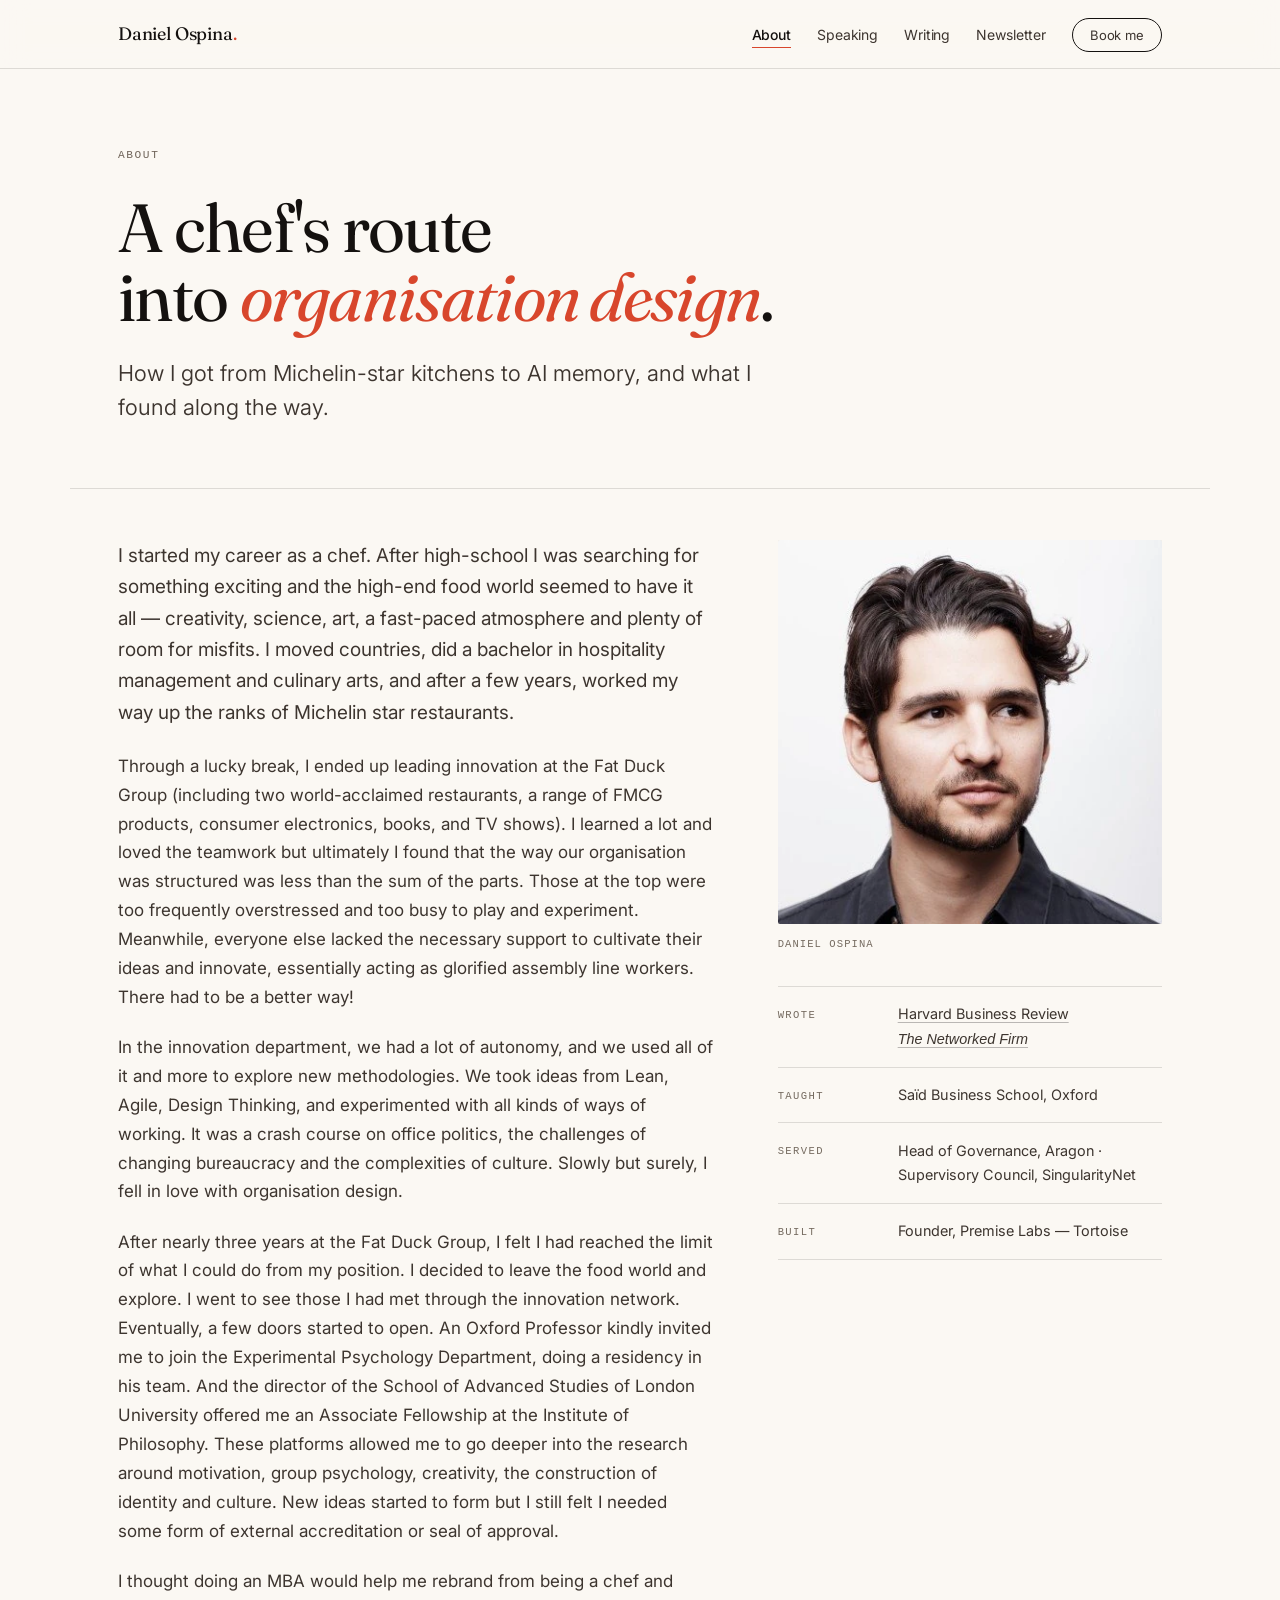
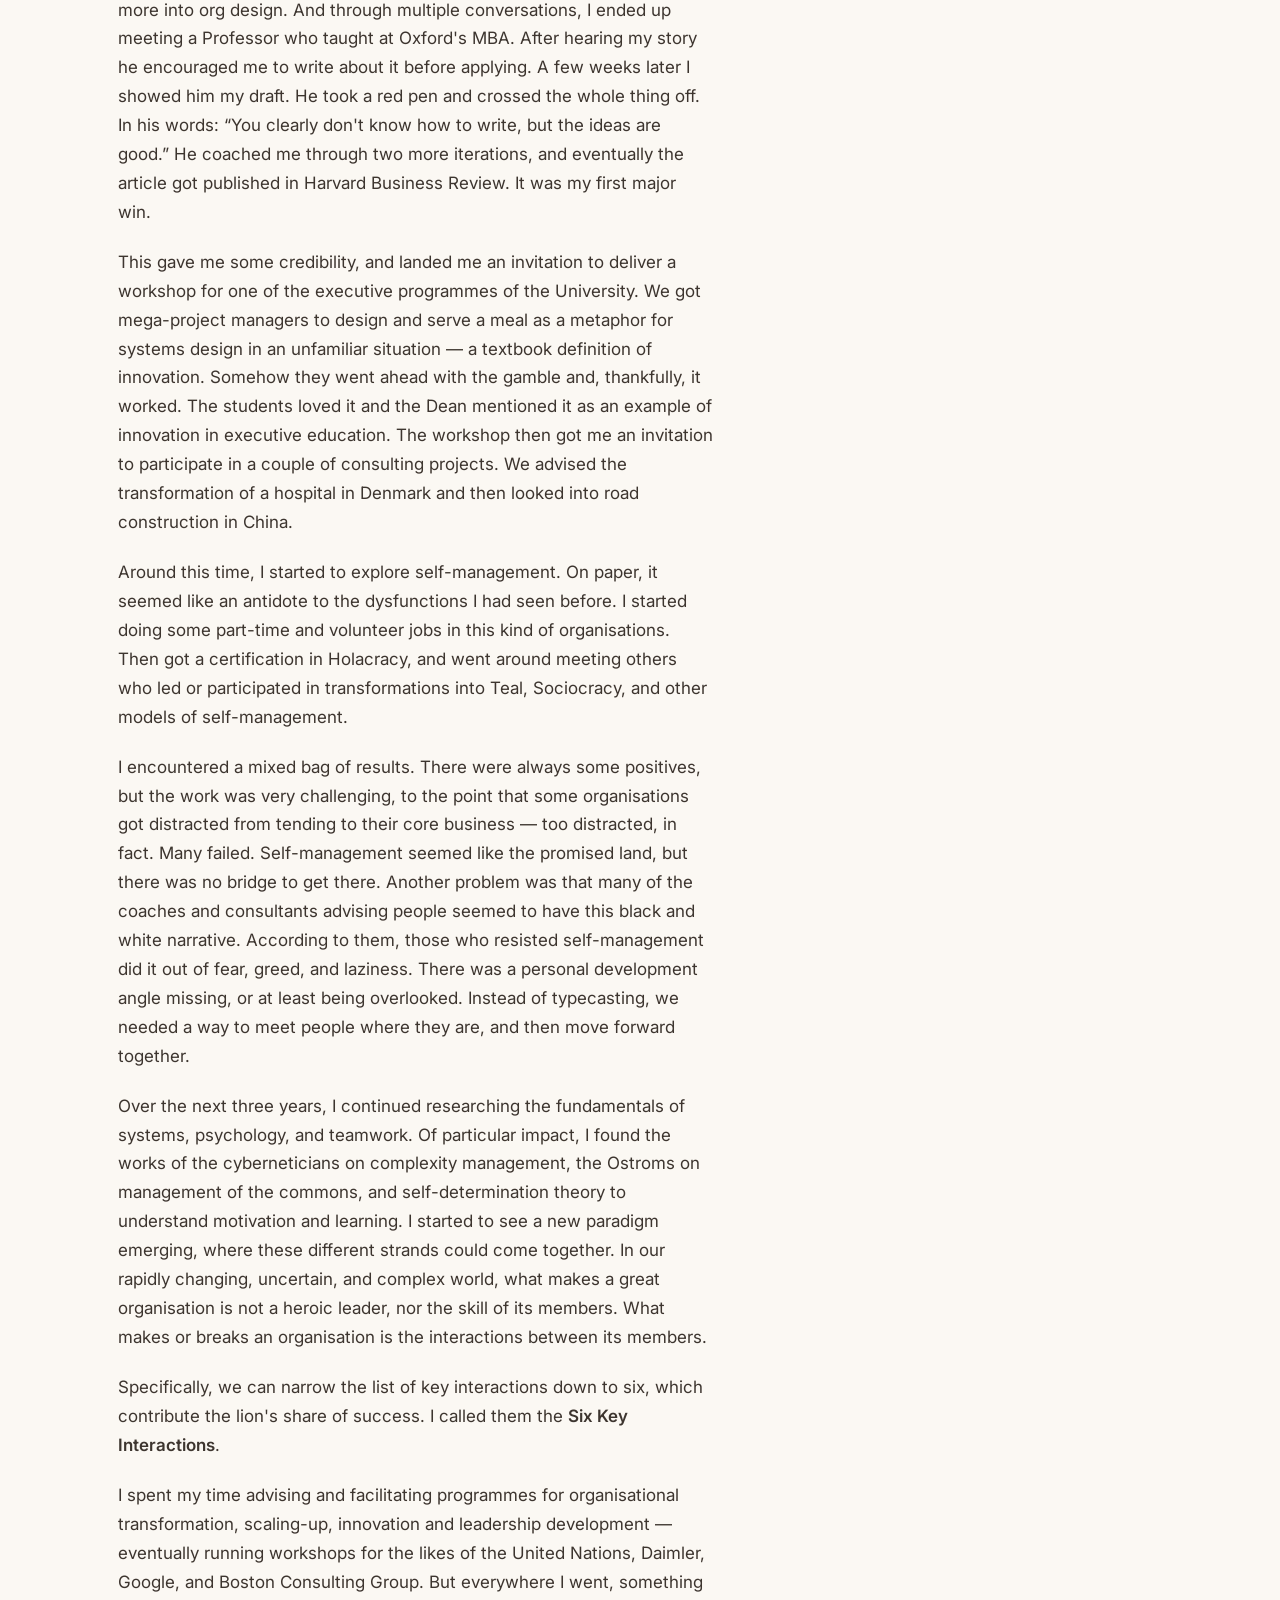
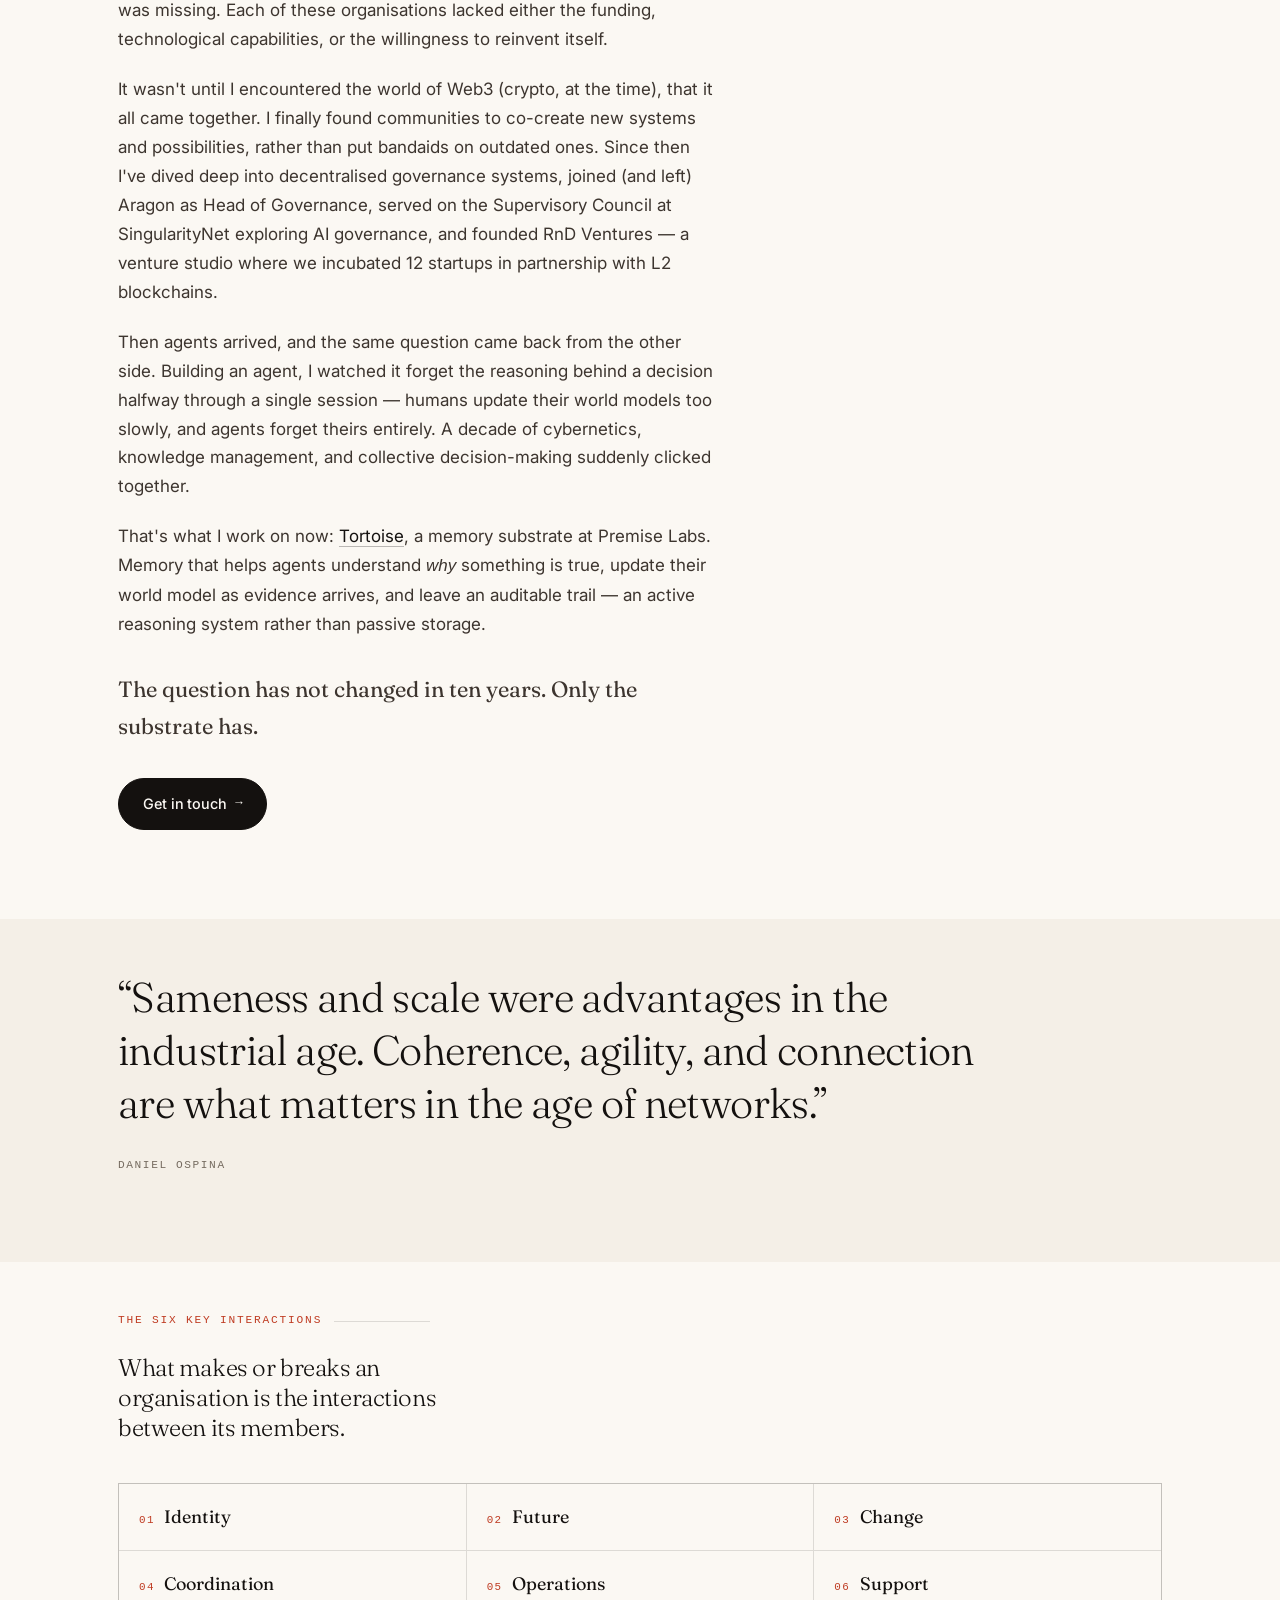
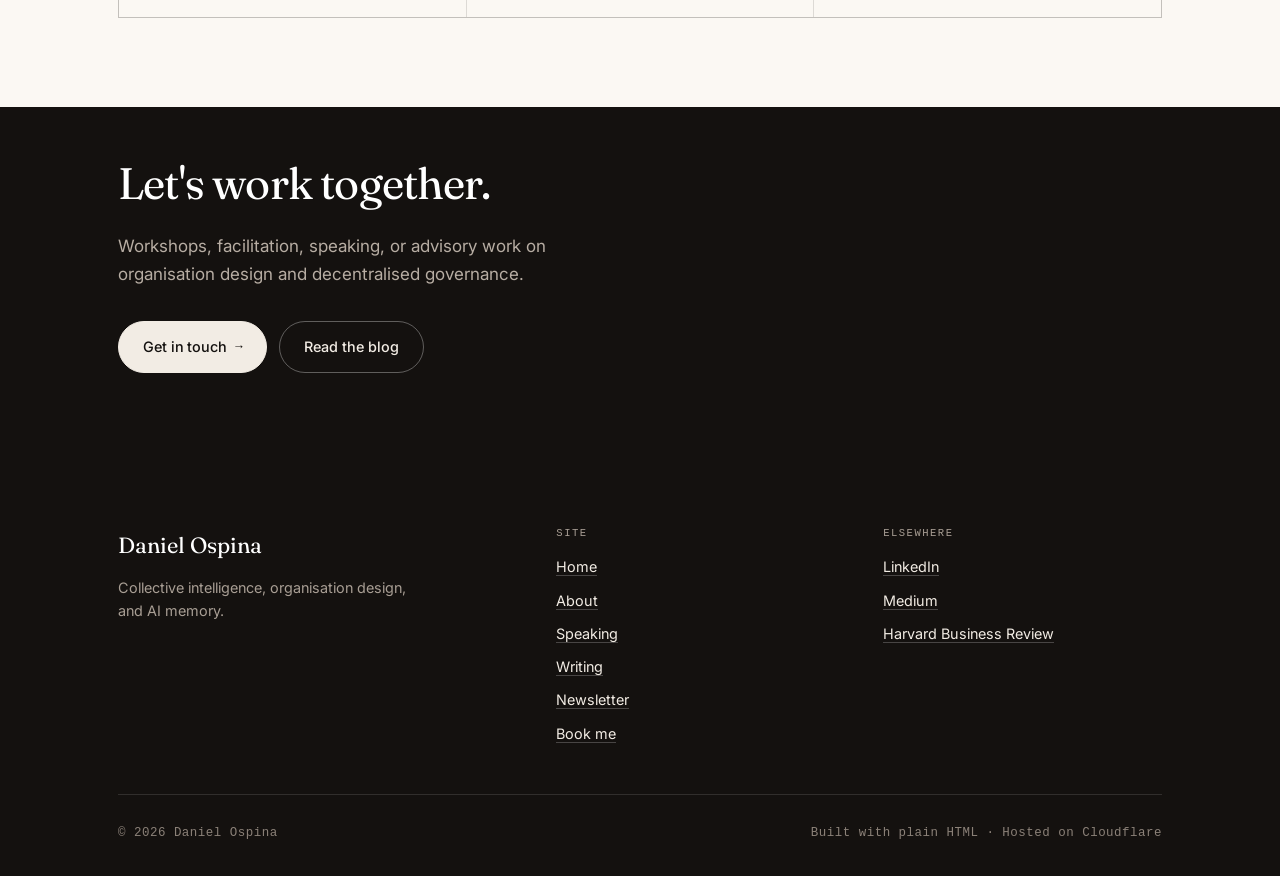
==== commit c6594b9a: "Name the Saïd role in "Before", and stack the two published works Rail copy, two changes.  The rail " ====
--- a/about/index.html
+++ b/about/index.html
@@ -83,7 +83,7 @@
         <figcaption>Daniel Ospina</figcaption>
       </figure>
       <div class="facts" style="margin-top:2rem">
-        <div class="facts__row"><div class="facts__k">Wrote</div><div class="facts__v">Harvard Business Review &middot; <em>The Networked Firm</em></div></div>
+        <div class="facts__row"><div class="facts__k">Wrote</div><div class="facts__v"><a href="https://hbr.org/2018/01/how-the-best-restaurants-in-the-world-balance-innovation-and-consistency" rel="noopener">Harvard Business Review</a><br><a href="/book/"><em>The Networked Firm</em></a></div></div>
         <div class="facts__row"><div class="facts__k">Taught</div><div class="facts__v">Sa&iuml;d Business School, Oxford</div></div>
         <div class="facts__row"><div class="facts__k">Served</div><div class="facts__v">Head of Governance, Aragon &middot; Supervisory Council, SingularityNet</div></div>
         <div class="facts__row"><div class="facts__k">Built</div><div class="facts__v">Founder, Premise Labs &mdash; Tortoise</div></div>
--- a/assets/css/site.css
+++ b/assets/css/site.css
@@ -317,6 +317,8 @@
 }
 .prose p { color: var(--ink-soft); }
 .prose a:not(.btn) { color: var(--ink); border-bottom: 1px solid var(--rule-strong); text-decoration: none; }
+.hero__lede a { color: inherit; text-decoration: none; border-bottom: 1px solid var(--rule-strong); }
+.hero__lede a:hover { color: var(--coral-ink); border-color: var(--coral-ink); }
 .prose a:not(.btn):hover { color: var(--coral); border-color: var(--coral); }
 
 /* --------------------------------------------------------- fact panel ---- */
@@ -741,7 +743,7 @@
   content: "";
   position: absolute;
   inset: 0;
-  background: linear-gradient(95deg, rgba(12,10,9,.90) 0%, rgba(12,10,9,.72) 38%, rgba(12,10,9,.18) 62%, rgba(12,10,9,0) 82%);
+  background: linear-gradient(95deg, rgba(12,10,9,.86) 0%, rgba(12,10,9,.58) 34%, rgba(12,10,9,.12) 62%, rgba(12,10,9,0) 84%);
 }
 .quote-band blockquote {
   position: absolute;
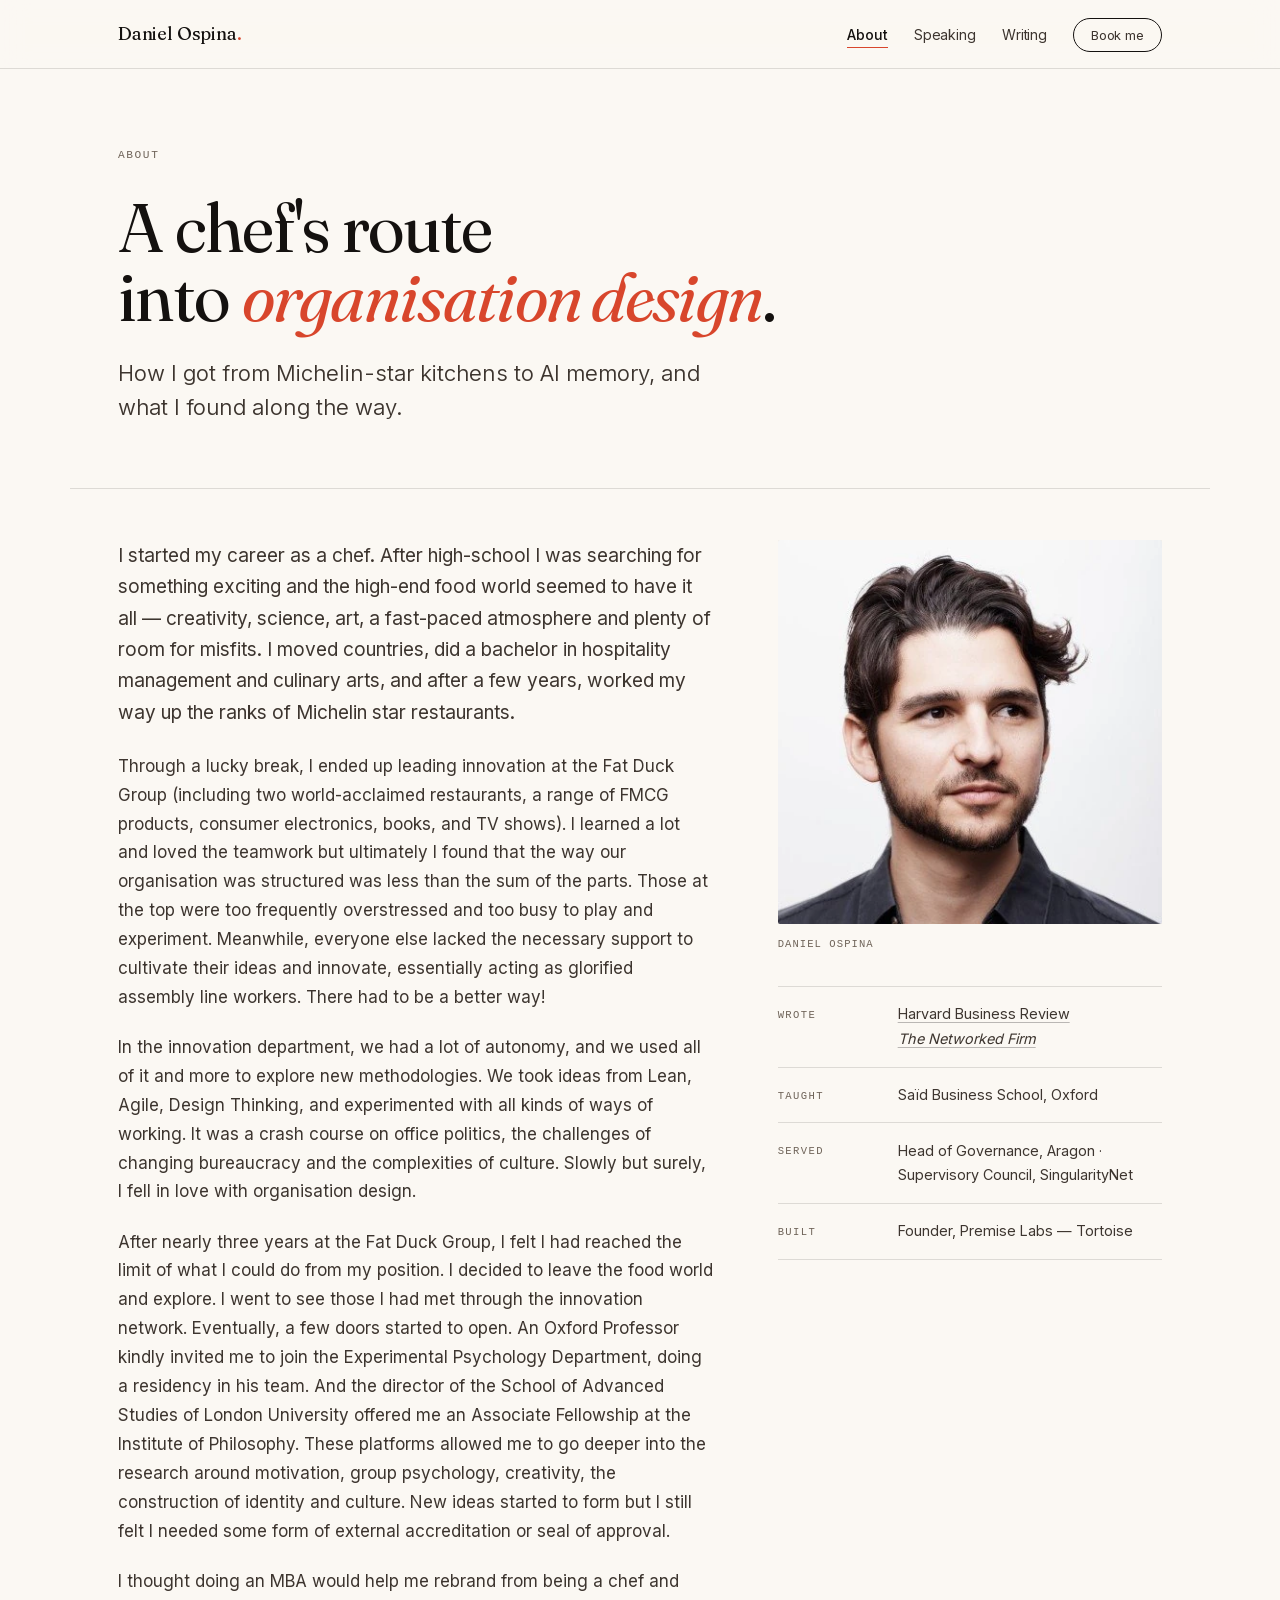
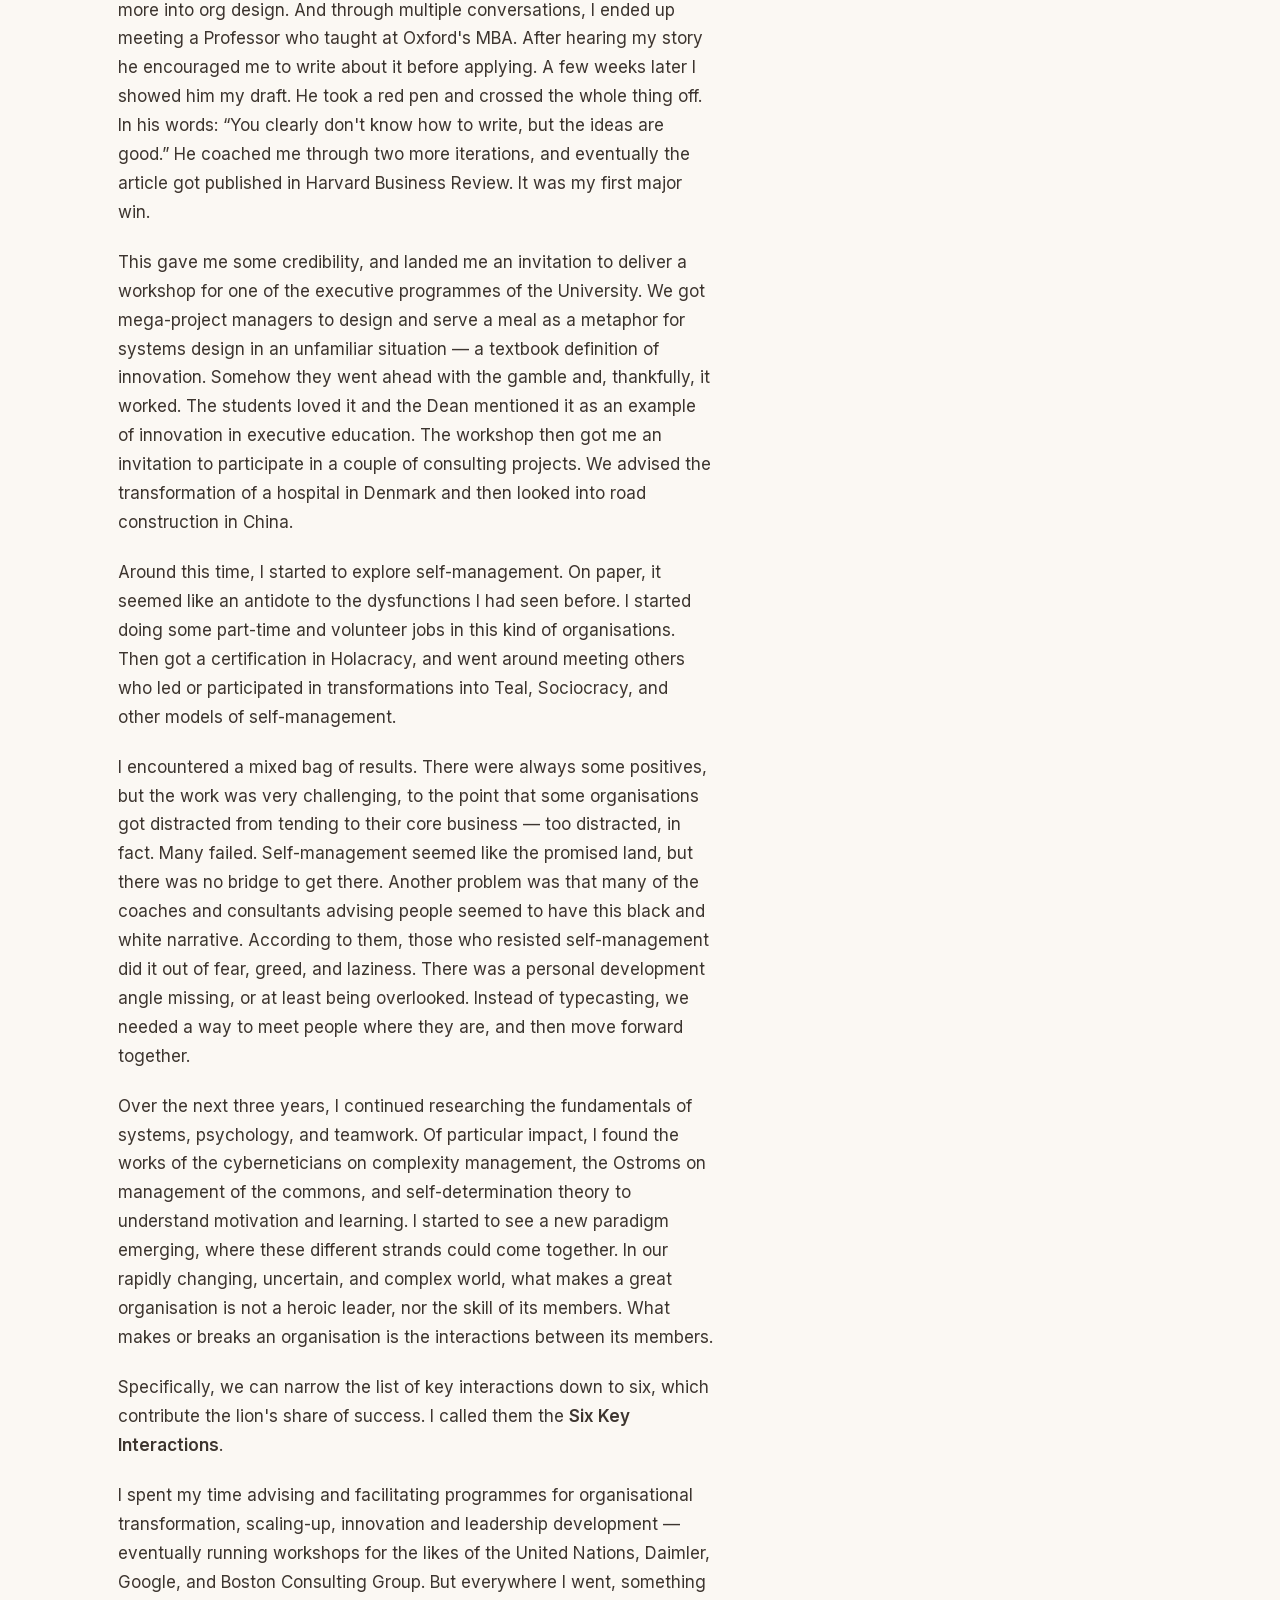
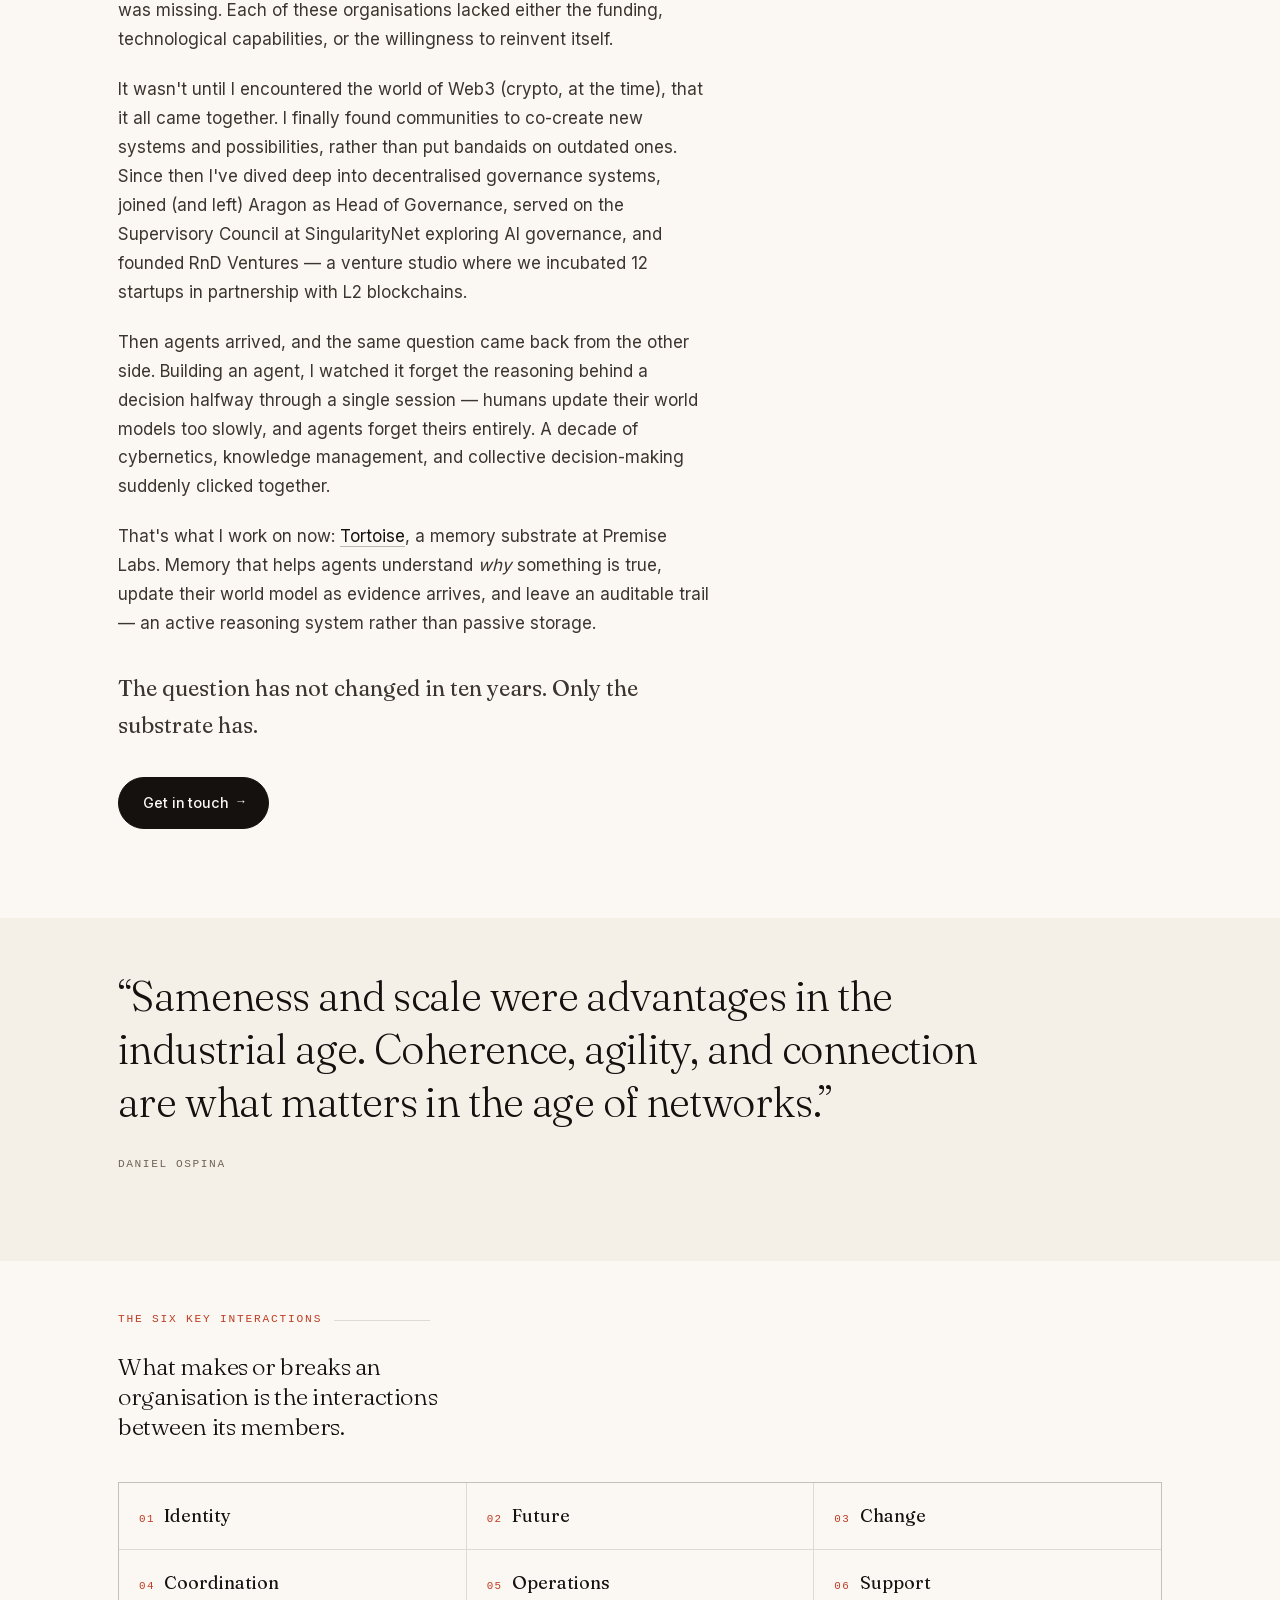
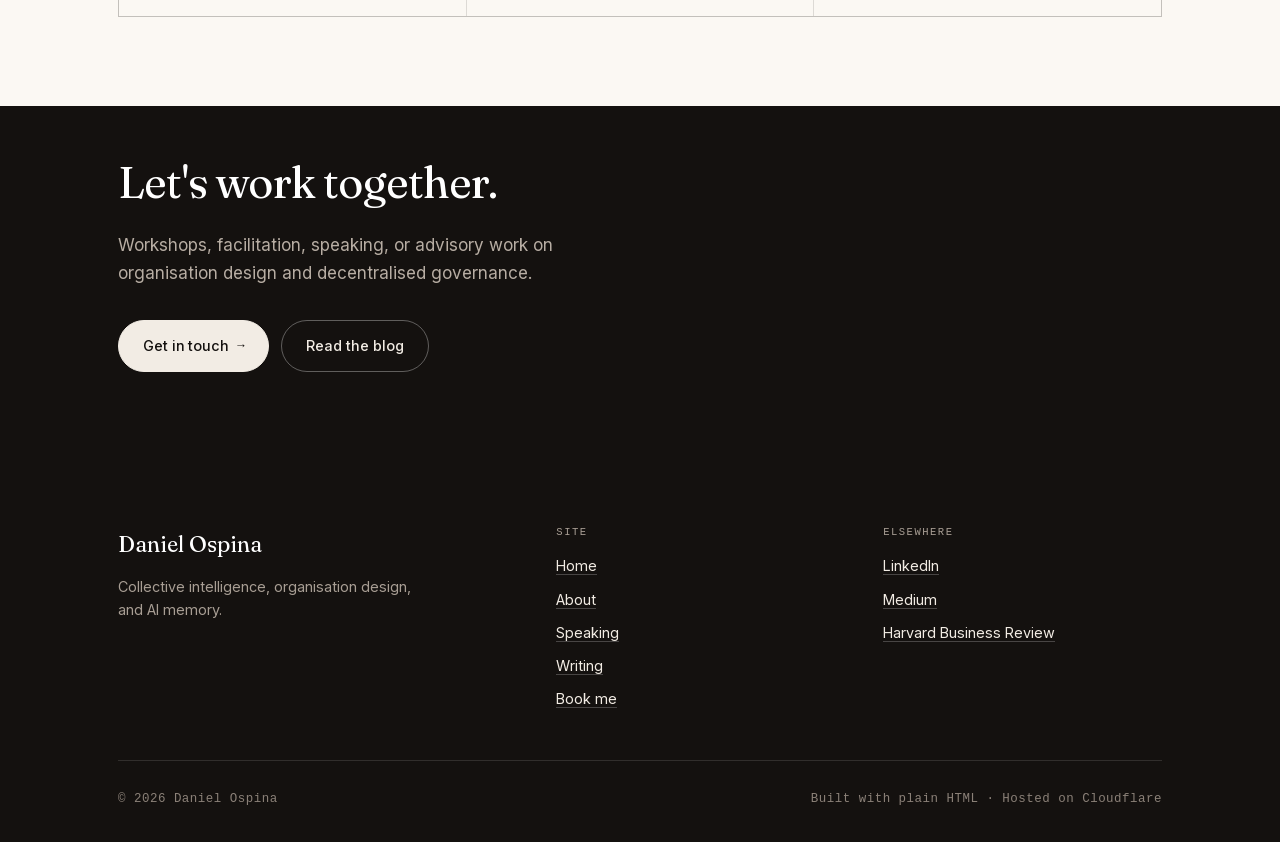
==== commit 5bd611b5: "Apply the design review: remove the newsletter, fix what the review found Twelve items, all verified" ====
--- a/about/index.html
+++ b/about/index.html
@@ -22,9 +22,8 @@
 <meta name="theme-color" content="#fbf8f3">
 <link rel="icon" href="/assets/img/favicon.svg" type="image/svg+xml">
 <link rel="apple-touch-icon" href="/assets/img/apple-touch-icon.png">
-<link rel="preconnect" href="https://fonts.googleapis.com">
-<link rel="preconnect" href="https://fonts.gstatic.com" crossorigin>
-<link href="https://fonts.googleapis.com/css2?family=Fraunces:ital,opsz,wght@0,9..144,300..600;1,9..144,300..600&family=Inter:wght@300..600&display=swap" rel="stylesheet">
+<link rel="preload" href="/assets/fonts/inter-normal-latin.woff2" as="font" type="font/woff2" crossorigin>
+<link rel="preload" href="/assets/fonts/fraunces-normal-latin.woff2" as="font" type="font/woff2" crossorigin>
 <link rel="stylesheet" href="/assets/css/site.css">
 </head>
 <body>
@@ -39,7 +38,7 @@
     </button>
     <nav aria-label="Primary">
       <ul class="nav__links" id="nav-links">
-        <li><a href="/about/" aria-current="page">About</a></li><li><a href="/speaking/">Speaking</a></li><li><a href="/writing/">Writing</a></li><li><a href="/newsletter/">Newsletter</a></li>
+        <li><a href="/about/" aria-current="page">About</a></li><li><a href="/speaking/">Speaking</a></li><li><a href="/writing/">Writing</a></li>
         <li><a class="nav__cta" href="/book/">Book me</a></li>
       </ul>
     </nav>
@@ -133,7 +132,7 @@
         <h2 class="footer__h">Site</h2>
         <ul>
           <li><a href="/">Home</a></li>
-          <li><a href="/about/">About</a></li><li><a href="/speaking/">Speaking</a></li><li><a href="/writing/">Writing</a></li><li><a href="/newsletter/">Newsletter</a></li>
+          <li><a href="/about/">About</a></li><li><a href="/speaking/">Speaking</a></li><li><a href="/writing/">Writing</a></li>
           <li><a href="/book/">Book me</a></li>
         </ul>
       </div>
--- a/assets/css/site.css
+++ b/assets/css/site.css
@@ -1,3 +1,31 @@
+/* Self-hosted variable fonts. Served from this origin so the type is not
+   three third-party requests on the critical path, and so there is no
+   dependency on fonts.googleapis.com at render time. */
+@font-face {
+  font-family: 'Fraunces';
+  font-style: italic;
+  font-weight: 300 600;
+  font-display: swap;
+  src: url('/assets/fonts/fraunces-italic-latin.woff2') format('woff2');
+  unicode-range: U+0000-00FF, U+0131, U+0152-0153, U+02BB-02BC, U+02C6, U+02DA, U+02DC, U+0304, U+0308, U+0329, U+2000-206F, U+20AC, U+2122, U+2191, U+2193, U+2212, U+2215, U+FEFF, U+FFFD;
+}
+@font-face {
+  font-family: 'Fraunces';
+  font-style: normal;
+  font-weight: 300 600;
+  font-display: swap;
+  src: url('/assets/fonts/fraunces-normal-latin.woff2') format('woff2');
+  unicode-range: U+0000-00FF, U+0131, U+0152-0153, U+02BB-02BC, U+02C6, U+02DA, U+02DC, U+0304, U+0308, U+0329, U+2000-206F, U+20AC, U+2122, U+2191, U+2193, U+2212, U+2215, U+FEFF, U+FFFD;
+}
+@font-face {
+  font-family: 'Inter';
+  font-style: normal;
+  font-weight: 300 600;
+  font-display: swap;
+  src: url('/assets/fonts/inter-normal-latin.woff2') format('woff2');
+  unicode-range: U+0000-00FF, U+0131, U+0152-0153, U+02BB-02BC, U+02C6, U+02DA, U+02DC, U+0304, U+0308, U+0329, U+2000-206F, U+20AC, U+2122, U+2191, U+2193, U+2212, U+2215, U+FEFF, U+FFFD;
+}
+
 /* ==========================================================================
    danielospina.info — design system
    Warm paper, deep ink, coral + teal accents. Editorial serif display,
@@ -10,14 +38,12 @@
   --ink:          #14110f;
   --ink-soft:     #3d352f;
   --ink-muted:    #6f6459;
-  --ink-faint:    #756b60;
   --rule:         rgba(20, 17, 15, 0.13);
   --rule-strong:  rgba(20, 17, 15, 0.28);
   --coral:        #d8462c;   /* display / large text only (4.1:1) */
   --coral-ink:    #bf3b22;   /* small text: 5.1:1 on paper, 4.8:1 on sunk */
   --coral-tint:   #fbeae5;
   --teal:         #157a71;   /* small text: 4.9:1 on paper */
-  --teal-tint:    #e4f2f0;
   --ink-muted-inverse: #b7ada3;
 
   --display: "Fraunces", "Iowan Old Style", "Palatino Linotype", Palatino,
@@ -82,7 +108,7 @@
 
 a { color: inherit; text-decoration-thickness: 1px; text-underline-offset: .22em;
     text-decoration-color: var(--rule-strong); transition: color .18s var(--ease); }
-a:hover { color: var(--coral); }
+a:hover { color: var(--coral-ink); }
 
 strong { font-weight: 600; }
 em { font-style: italic; }
@@ -297,7 +323,7 @@
   font-size: .7rem;
   letter-spacing: .14em;
   text-transform: uppercase;
-  color: var(--ink-faint);
+  color: var(--ink-muted);
   font-style: normal;
 }
 
@@ -319,7 +345,7 @@
 .prose a:not(.btn) { color: var(--ink); border-bottom: 1px solid var(--rule-strong); text-decoration: none; }
 .hero__lede a { color: inherit; text-decoration: none; border-bottom: 1px solid var(--rule-strong); }
 .hero__lede a:hover { color: var(--coral-ink); border-color: var(--coral-ink); }
-.prose a:not(.btn):hover { color: var(--coral); border-color: var(--coral); }
+.prose a:not(.btn):hover { color: var(--coral-ink); border-color: var(--coral-ink); }
 
 /* --------------------------------------------------------- fact panel ---- */
 .facts { border-top: 1px solid var(--rule); }
@@ -336,7 +362,7 @@
   font-size: .66rem;
   letter-spacing: .13em;
   text-transform: uppercase;
-  color: var(--ink-faint);
+  color: var(--ink-muted);
   padding-top: .3rem;
 }
 .facts__v { color: var(--ink-soft); }
@@ -410,6 +436,7 @@
 
 .list { list-style: none; margin: 0; padding: 0; border-top: 1px solid var(--rule); }
 .list__item {
+  position: relative;          /* anchor for the stretched title link */
   display: grid;
   grid-template-columns: 7.5rem minmax(0, 1fr);
   gap: clamp(1rem, 3vw, 2.5rem);
@@ -425,14 +452,15 @@
   font-size: .68rem;
   letter-spacing: .12em;
   text-transform: uppercase;
-  color: var(--ink-faint);
+  color: var(--ink-muted);
   padding-top: .35rem;
   line-height: 1.6;
 }
 .list__body h3 { margin: 0 0 .3rem; }
 .list__body p { margin: 0; color: var(--ink-muted); font-size: .9375rem; max-width: 58ch; }
 .list__item a.title-link { text-decoration: none; }
-.list__item a.title-link:hover h3 { color: var(--coral); }
+.list__item a.title-link:hover h3 { color: var(--coral-ink); }
+.list__item .title-link::after { content: ""; position: absolute; inset: 0; }
 
 /* --------------------------------------------------------- testimonials -- */
 .quotes { display: grid; grid-template-columns: repeat(3, 1fr); gap: clamp(1.5rem, 3vw, 2.75rem); }
@@ -454,7 +482,7 @@
   font-size: .68rem;
   letter-spacing: .1em;
   text-transform: uppercase;
-  color: var(--ink-faint);
+  color: var(--ink-muted);
   line-height: 1.7;
 }
 
@@ -472,7 +500,7 @@
   font-size: .66rem;
   letter-spacing: .1em;
   text-transform: uppercase;
-  color: var(--ink-faint);
+  color: var(--ink-muted);
   padding-top: .75rem;
 }
 /* full-bleed image, wrap-aligned caption */
@@ -499,11 +527,11 @@
   text-decoration: none;
   transition: transform .2s var(--ease), background .2s var(--ease), color .2s var(--ease);
 }
-.btn:hover { background: var(--coral); border-color: var(--coral); color: #fff; transform: translateY(-1px); }
+.btn:hover { background: var(--coral-ink); border-color: var(--coral-ink); color: #fff; transform: translateY(-1px); }
 .btn--ghost { background: transparent; color: var(--ink); }
 .btn--ghost:hover { background: var(--ink); color: var(--paper); border-color: var(--ink); }
 .section--ink .btn { background: #f2ece4; color: var(--ink); border-color: #f2ece4; }
-.section--ink .btn:hover { background: var(--coral); border-color: var(--coral); color: #fff; }
+.section--ink .btn:hover { background: var(--coral-ink); border-color: var(--coral-ink); color: #fff; }
 .btn-row { display: flex; flex-wrap: wrap; gap: .75rem; margin-top: 2rem; }
 
 .arrow { font-family: var(--mono); font-size: .85em; }
@@ -515,7 +543,7 @@
   font-size: .7rem;
   letter-spacing: .13em;
   text-transform: uppercase;
-  color: var(--ink-faint);
+  color: var(--ink-muted);
   display: flex;
   flex-wrap: wrap;
   gap: .35rem .9rem;
@@ -523,7 +551,6 @@
 }
 .post-title { max-width: 22ch; }
 
-.article { max-width: min(var(--measure), 100%); }
 .article > p,
 .article > ul,
 .article > ol,
@@ -546,9 +573,20 @@
   line-height: 1.5;
   color: var(--ink);
 }
+/* several quoted headlines in one block read as a list, not as prose */
+.article blockquote p { margin: 0 0 .55em; font: inherit; color: inherit; }
+.article blockquote p:last-child { margin-bottom: 0; }
+.article figure figcaption {
+  margin-top: .7rem;
+  font-family: var(--mono);
+  font-size: .68rem;
+  letter-spacing: .1em;
+  text-transform: uppercase;
+  color: var(--ink-muted);
+}
 .article img { margin: 2rem 0; border: 1px solid var(--rule); }
 .article a { color: var(--ink); border-bottom: 1px solid var(--rule-strong); text-decoration: none; }
-.article a:hover { color: var(--coral); border-color: var(--coral); }
+.article a:hover { color: var(--coral-ink); border-color: var(--coral-ink); }
 .article strong { color: var(--ink); }
 
 .post-foot {
@@ -563,6 +601,35 @@
   font-size: .875rem;
   color: var(--ink-muted);
 }
+
+/* end of an article: give the reader somewhere to go instead of stopping dead */
+.post-next {
+  display: block;
+  margin-top: 2.25rem;
+  padding-top: 1.5rem;
+  border-top: 1px solid var(--rule);
+  text-decoration: none;
+  color: inherit;
+}
+.post-next__label {
+  display: block;
+  font-family: var(--mono);
+  font-size: .68rem;
+  letter-spacing: .13em;
+  text-transform: uppercase;
+  color: var(--coral-ink);
+  margin-bottom: .5rem;
+}
+.post-next__title {
+  display: block;
+  font-family: var(--display);
+  font-size: clamp(1.15rem, 1rem + .7vw, 1.45rem);
+  line-height: 1.25;
+  color: var(--ink);
+}
+.post-next:hover .post-next__title { color: var(--coral-ink); }
+/* the article's inline-link underline would draw a rule across the whole block */
+.article a.post-next { border-bottom: 0; }
 
 /* -------------------------------------------------------------- forms ---- */
 .form { display: grid; gap: 1.1rem; max-width: 520px; }
@@ -592,7 +659,7 @@
   border-color: var(--coral);
 }
 .field textarea { min-height: 9rem; resize: vertical; }
-.form__note { font-size: .8125rem; color: var(--ink-faint); margin: 0; }
+.form__note { font-size: .8125rem; color: var(--ink-muted); margin: 0; }
 .form__direct {
   font-size: .875rem;
   color: var(--ink-muted);
@@ -606,7 +673,7 @@
 .callout {
   border: 1px solid var(--rule);
   border-left: 3px solid var(--teal);
-  background: var(--teal-tint);
+  background: var(--paper-sunk);
   padding: clamp(1.25rem, 3vw, 2rem);
   border-radius: var(--radius);
 }
@@ -663,7 +730,7 @@
   color: #f2ece4;
   border-color: rgba(255,255,255,.32);
 }
-.section--ink .btn--ghost:hover { background: var(--coral); border-color: var(--coral); color: #fff; }
+.section--ink .btn--ghost:hover { background: var(--coral-ink); border-color: var(--coral-ink); color: #fff; }
 
 /* Six Key Interactions (about page) */
 .about-sub {
